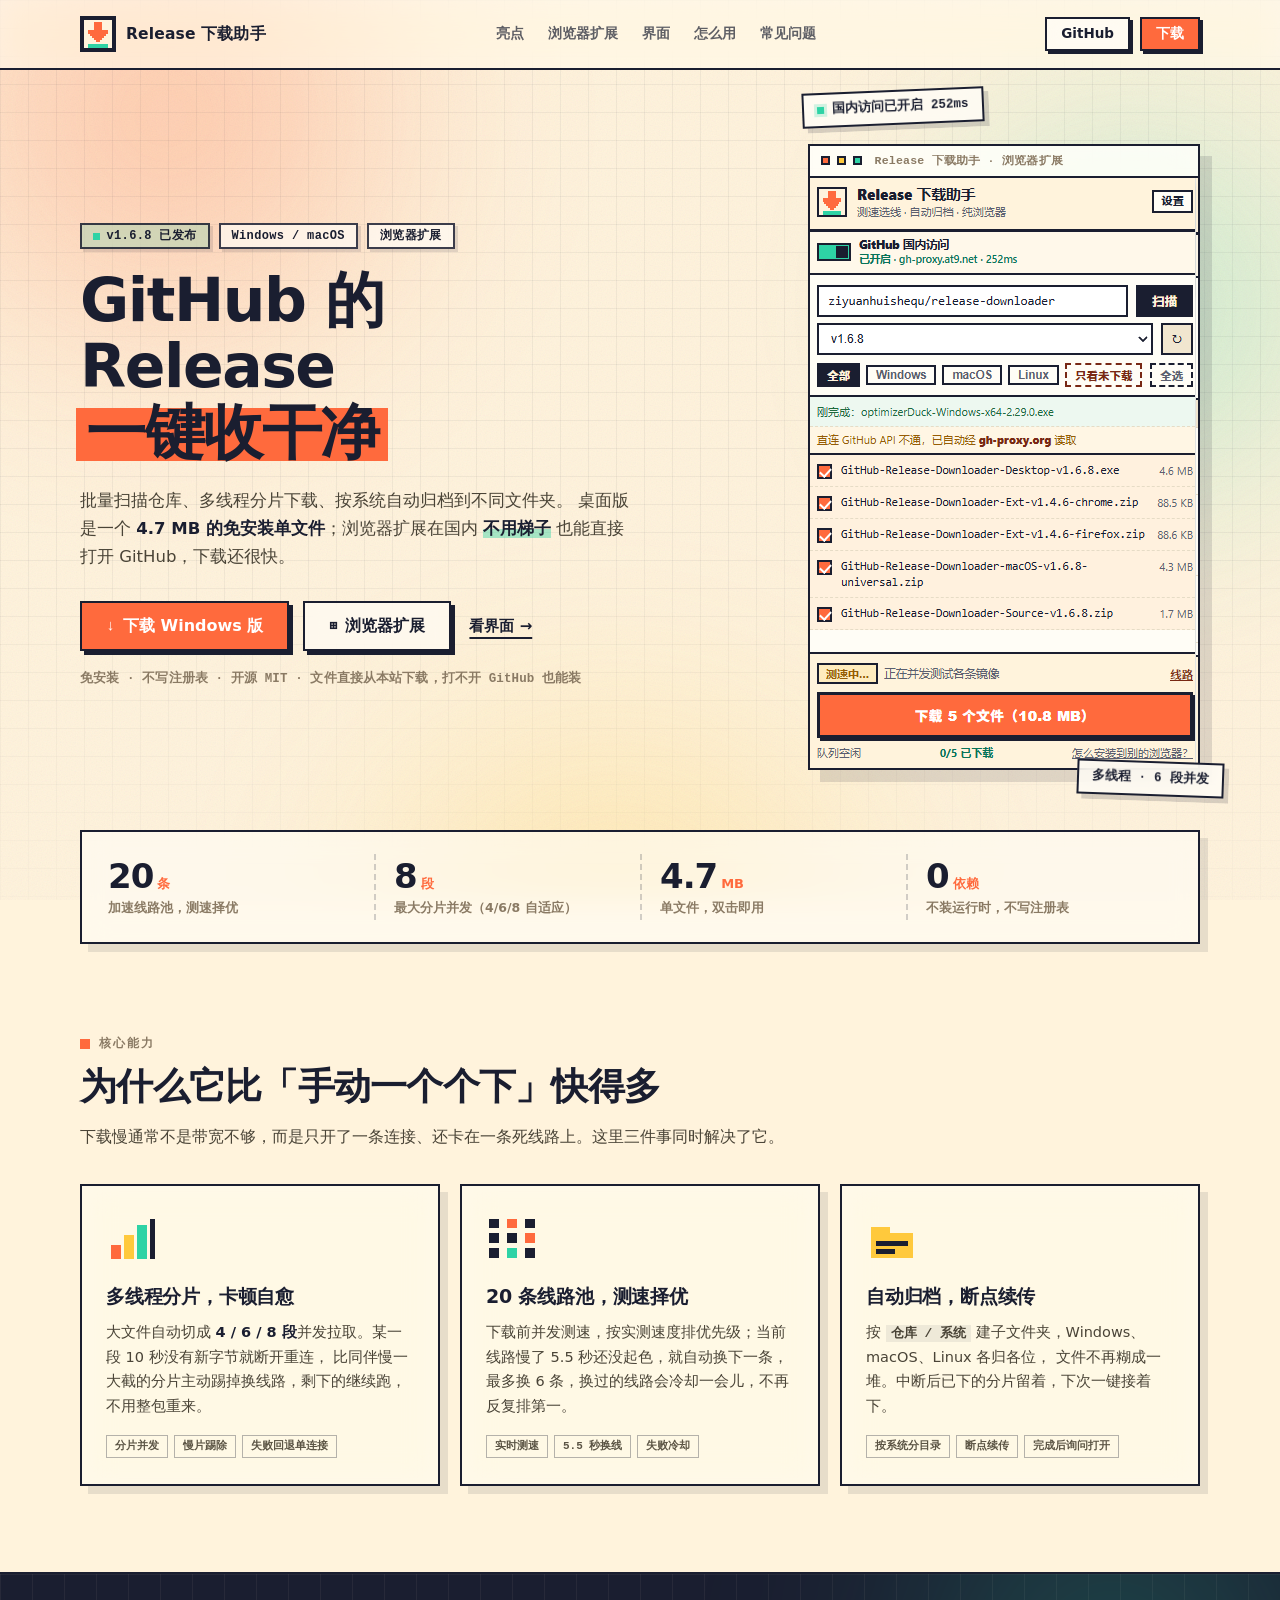
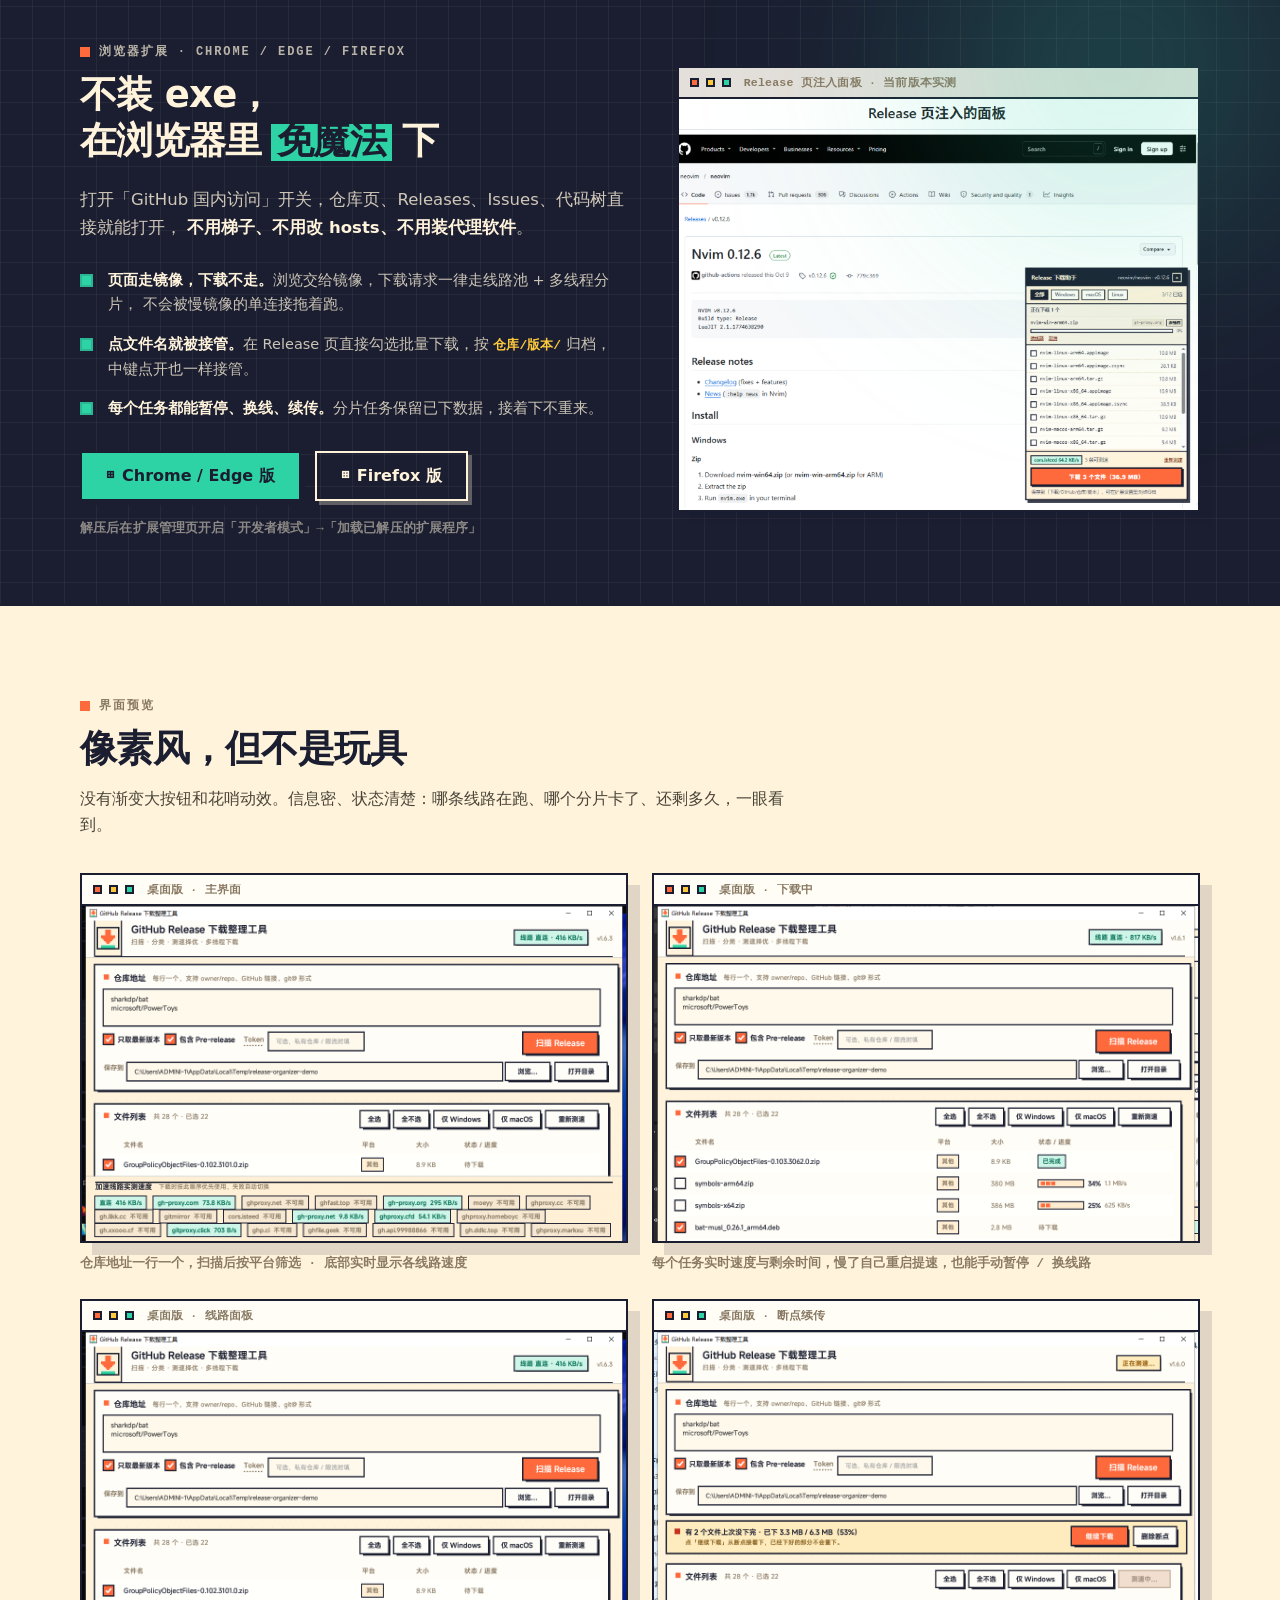
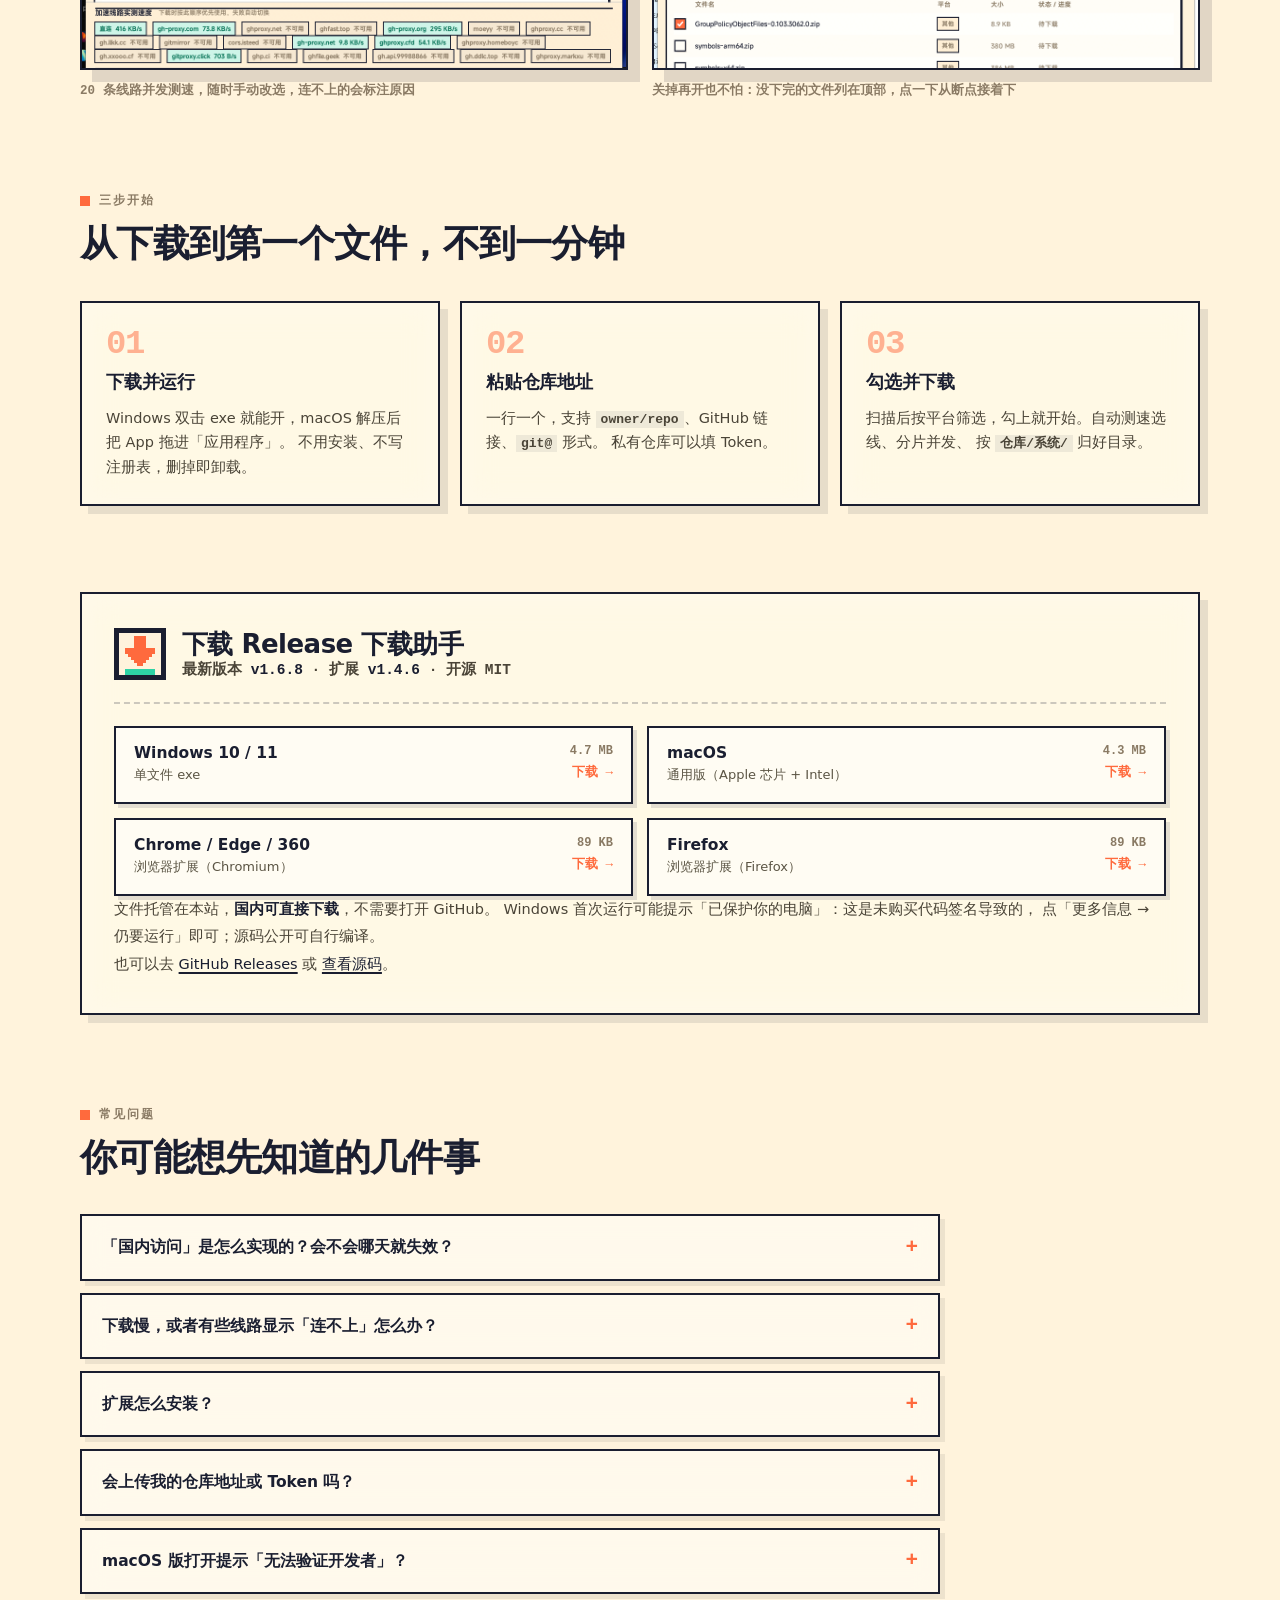
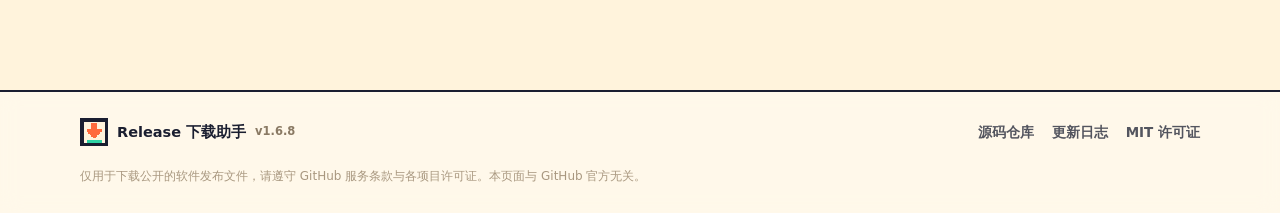
==== index.html @ 260695bc "site: 官网首页（像素风 + 磨砂玻璃） - 单页：首屏 / 三张能力卡 / 扩展专区 / 界面墙 / 三步 / 下载 / FAQ - 安装包与扩展包一并托管，国内不依赖 github.com 也" ====
<!DOCTYPE html>
<html lang="zh-CN">
<head>
<meta charset="utf-8">
<meta name="viewport" content="width=device-width, initial-scale=1">
<title>Release 下载助手 · GitHub 批量下载，国内免魔法直连</title>
<meta name="description" content="批量扫描 GitHub Release、多线程分片下载、按系统自动归档。桌面版 4.7 MB 免安装单文件，另有浏览器扩展：国内不用梯子就能打开 GitHub，下载走 20 条加速线路池。">
<meta name="theme-color" content="#FFF3DC">
<meta property="og:type" content="website">
<meta property="og:title" content="Release 下载助手 · GitHub 批量下载，国内免魔法直连">
<meta property="og:description" content="批量扫描、多线程分片、自动归档。桌面版免安装，扩展国内免魔法直连 GitHub。">
<meta property="og:image" content="https://ziyuanhuishequ.github.io/release-downloader/assets/promo-banner.png">
<link rel="icon" href="assets/icon.png">
<link rel="stylesheet" href="style.css">
</head>
<body>

<div class="bg" aria-hidden="true">
  <span class="blob b1"></span>
  <span class="blob b2"></span>
  <span class="blob b3"></span>
  <span class="grid"></span>
  <span class="grain"></span>
</div>

<a class="skip" href="#main">跳到主要内容</a>

<header class="nav" id="nav">
  <div class="wrap nav-in">
    <a class="brand" href="#top">
      <img src="assets/icon.png" alt="" width="36" height="36">
      <span class="brand-txt">Release 下载助手</span>
    </a>
    <nav class="links" aria-label="主导航">
      <a href="#features">亮点</a>
      <a href="#ext">浏览器扩展</a>
      <a href="#ui">界面</a>
      <a href="#start">怎么用</a>
      <a href="#faq">常见问题</a>
    </nav>
    <div class="nav-act">
      <a class="btn btn-sm btn-ghost" href="https://github.com/ziyuanhuishequ/release-downloader" target="_blank" rel="noopener">GitHub</a>
      <a class="btn btn-sm btn-primary" href="#download">下载</a>
    </div>
  </div>
</header>

<main id="main">

  <!-- ============ HERO ============ -->
  <section class="hero wrap" id="top">
    <div class="hero-l">
      <p class="chip-row reveal">
        <span class="chip chip-mint"><i class="dot"></i>v1.6.8 已发布</span>
        <span class="chip">Windows / macOS</span>
        <span class="chip">浏览器扩展</span>
      </p>

      <h1 class="reveal">GitHub 的 Release<br><span class="mark">一键收干净</span></h1>

      <p class="lede reveal">
        批量扫描仓库、多线程分片下载、按系统自动归档到不同文件夹。
        桌面版是一个 <b>4.7 MB 的免安装单文件</b>；浏览器扩展在国内
        <b class="u-mint">不用梯子</b> 也能直接打开 GitHub，下载还很快。
      </p>

      <div class="cta-row reveal">
        <a class="btn btn-primary btn-lg" href="assets/downloads/GitHub-Release-Downloader-Desktop-v1.6.8.exe" download>
          <span class="bi">↓</span> 下载 Windows 版
        </a>
        <a class="btn btn-ghost btn-lg" href="assets/downloads/GitHub-Release-Downloader-Ext-v1.4.6-chrome.zip" download>
          <span class="bi">⊞</span> 浏览器扩展
        </a>
        <a class="btn btn-text" href="#ui">看界面 →</a>
      </div>

      <p class="fine reveal">
        免安装 · 不写注册表 · 开源 MIT · 文件直接从本站下载，打不开 GitHub 也能装
      </p>
    </div>

    <div class="hero-r reveal">
      <figure class="win win-tall">
        <div class="win-bar">
          <i class="wd wd-r"></i><i class="wd wd-y"></i><i class="wd wd-g"></i>
          <span class="win-t">Release 下载助手 · 浏览器扩展</span>
        </div>
        <img src="assets/ext-hero.png" alt="浏览器扩展弹窗：开启 GitHub 国内访问后扫描仓库、批量下载文件" width="388" height="590">
      </figure>

      <div class="float f1" aria-hidden="true">
        <i class="dot dot-mint"></i> 国内访问已开启
        <span class="mono">252ms</span>
      </div>
      <div class="float f2" aria-hidden="true">
        多线程 · <b class="mono">6</b> 段并发
      </div>
    </div>
  </section>

  <!-- ============ STATS ============ -->
  <section class="stats wrap reveal" aria-label="关键数据">
    <div class="stat">
      <span class="stat-n mono">20</span><span class="stat-u">条</span>
      <span class="stat-l">加速线路池，测速择优</span>
    </div>
    <div class="stat">
      <span class="stat-n mono">8</span><span class="stat-u">段</span>
      <span class="stat-l">最大分片并发（4/6/8 自适应）</span>
    </div>
    <div class="stat">
      <span class="stat-n mono">4.7</span><span class="stat-u">MB</span>
      <span class="stat-l">单文件，双击即用</span>
    </div>
    <div class="stat">
      <span class="stat-n mono">0</span><span class="stat-u">依赖</span>
      <span class="stat-l">不装运行时，不写注册表</span>
    </div>
  </section>

  <!-- ============ FEATURES ============ -->
  <section class="section wrap" id="features">
    <header class="sec-head reveal">
      <p class="eyebrow"><i></i>核心能力</p>
      <h2>为什么它比「手动一个个下」快得多</h2>
      <p class="sec-sub">下载慢通常不是带宽不够，而是只开了一条连接、还卡在一条死线路上。这里三件事同时解决了它。</p>
    </header>

    <div class="cards">
      <article class="card reveal">
        <div class="ico" aria-hidden="true">
          <svg viewBox="0 0 32 32" role="img">
            <g shape-rendering="crispEdges">
              <rect x="3" y="20" width="6" height="9" fill="#FF6A3D"/>
              <rect x="11" y="14" width="6" height="15" fill="#FFC93C"/>
              <rect x="19" y="8" width="6" height="21" fill="#2ED3A5"/>
              <rect x="27" y="4" width="3" height="25" fill="#1A1E30"/>
            </g>
          </svg>
        </div>
        <h3>多线程分片，卡顿自愈</h3>
        <p>大文件自动切成 <b>4 / 6 / 8 段</b>并发拉取。某一段 10 秒没有新字节就断开重连，
        比同伴慢一大截的分片主动踢掉换线路，剩下的继续跑，不用整包重来。</p>
        <ul class="tags"><li>分片并发</li><li>慢片踢除</li><li>失败回退单连接</li></ul>
      </article>

      <article class="card reveal">
        <div class="ico" aria-hidden="true">
          <svg viewBox="0 0 32 32" role="img">
            <g shape-rendering="crispEdges">
              <rect x="2" y="4" width="6" height="6" fill="#1A1E30"/>
              <rect x="13" y="4" width="6" height="6" fill="#FF6A3D"/>
              <rect x="24" y="4" width="6" height="6" fill="#1A1E30"/>
              <rect x="2" y="13" width="6" height="6" fill="#1A1E30"/>
              <rect x="13" y="13" width="6" height="6" fill="#1A1E30"/>
              <rect x="24" y="13" width="6" height="6" fill="#FF6A3D"/>
              <rect x="2" y="22" width="6" height="6" fill="#1A1E30"/>
              <rect x="13" y="22" width="6" height="6" fill="#2ED3A5"/>
              <rect x="24" y="22" width="6" height="6" fill="#1A1E30"/>
            </g>
          </svg>
        </div>
        <h3>20 条线路池，测速择优</h3>
        <p>下载前并发测速，按实测速度排优先级；当前线路慢了 5.5 秒还没起色，就自动换下一条，
        最多换 6 条，换过的线路会冷却一会儿，不再反复排第一。</p>
        <ul class="tags"><li>实时测速</li><li>5.5 秒换线</li><li>失败冷却</li></ul>
      </article>

      <article class="card reveal">
        <div class="ico" aria-hidden="true">
          <svg viewBox="0 0 32 32" role="img">
            <g shape-rendering="crispEdges">
              <rect x="3" y="9" width="12" height="4" fill="#FFC93C"/>
              <rect x="3" y="13" width="26" height="15" fill="#FFC93C"/>
              <rect x="6" y="18" width="20" height="3" fill="#1A1E30"/>
              <rect x="6" y="23" width="12" height="3" fill="#1A1E30"/>
            </g>
          </svg>
        </div>
        <h3>自动归档，断点续传</h3>
        <p>按 <code>仓库 / 系统</code> 建子文件夹，Windows、macOS、Linux 各归各位，
        文件不再糊成一堆。中断后已下的分片留着，下次一键接着下。</p>
        <ul class="tags"><li>按系统分目录</li><li>断点续传</li><li>完成后询问打开</li></ul>
      </article>
    </div>
  </section>

  <!-- ============ EXTENSION ============ -->
  <section class="ext-band" id="ext">
    <div class="wrap ext-in">
      <div class="ext-copy">
        <p class="eyebrow light reveal"><i></i>浏览器扩展 · Chrome / Edge / Firefox</p>
        <h2 class="reveal">不装 exe，<br>在浏览器里 <span class="mark mark-mint">免魔法</span> 下</h2>
        <p class="lede light reveal">
          打开「GitHub 国内访问」开关，仓库页、Releases、Issues、代码树直接就能打开，
          <b>不用梯子、不用改 hosts、不用装代理软件</b>。
        </p>

        <ul class="checks reveal">
          <li><i></i><span><b>页面走镜像，下载不走。</b>浏览交给镜像，下载请求一律走线路池 + 多线程分片，
          不会被慢镜像的单连接拖着跑。</span></li>
          <li><i></i><span><b>点文件名就被接管。</b>在 Release 页直接勾选批量下载，按
          <code>仓库/版本/</code> 归档，中键点开也一样接管。</span></li>
          <li><i></i><span><b>每个任务都能暂停、换线、续传。</b>分片任务保留已下数据，接着下不重来。</span></li>
        </ul>

        <div class="cta-row reveal">
          <a class="btn btn-mint btn-lg" href="assets/downloads/GitHub-Release-Downloader-Ext-v1.4.6-chrome.zip" download>
            <span class="bi">⊞</span> Chrome / Edge 版
          </a>
          <a class="btn btn-outline-light btn-lg" href="assets/downloads/GitHub-Release-Downloader-Ext-v1.4.6-firefox.zip" download>
            <span class="bi">⊞</span> Firefox 版
          </a>
        </div>
        <p class="fine light reveal">解压后在扩展管理页开启「开发者模式」→「加载已解压的扩展程序」</p>
      </div>

      <figure class="win win-dark reveal">
        <div class="win-bar">
          <i class="wd wd-r"></i><i class="wd wd-y"></i><i class="wd wd-g"></i>
          <span class="win-t">Release 页注入面板 · 当前版本实测</span>
        </div>
        <img src="assets/ext-page.png" alt="扩展在 GitHub Release 页面注入的下载面板，列出全部资源并可批量勾选下载" width="730" height="578">
      </figure>
    </div>
  </section>

  <!-- ============ UI ============ -->
  <section class="section wrap" id="ui">
    <header class="sec-head reveal">
      <p class="eyebrow"><i></i>界面预览</p>
      <h2>像素风，但不是玩具</h2>
      <p class="sec-sub">没有渐变大按钮和花哨动效。信息密、状态清楚：哪条线路在跑、哪个分片卡了、还剩多久，一眼看到。</p>
    </header>

    <div class="gallery">
      <figure class="shot reveal">
        <div class="win">
          <div class="win-bar"><i class="wd wd-r"></i><i class="wd wd-y"></i><i class="wd wd-g"></i><span class="win-t">桌面版 · 主界面</span></div>
          <img src="assets/app-main.png" alt="桌面版主界面：仓库地址、文件列表、线路测速" width="1150" height="778">
        </div>
        <figcaption>仓库地址一行一个，扫描后按平台筛选 · 底部实时显示各线路速度</figcaption>
      </figure>

      <figure class="shot reveal">
        <div class="win">
          <div class="win-bar"><i class="wd wd-r"></i><i class="wd wd-y"></i><i class="wd wd-g"></i><span class="win-t">桌面版 · 下载中</span></div>
          <img src="assets/app-downloading.png" alt="桌面版下载中：实时速度、剩余时间、暂停与换线按钮" width="1150" height="778">
        </div>
        <figcaption>每个任务实时速度与剩余时间，慢了自己重启提速，也能手动暂停 / 换线路</figcaption>
      </figure>

      <figure class="shot reveal">
        <div class="win">
          <div class="win-bar"><i class="wd wd-r"></i><i class="wd wd-y"></i><i class="wd wd-g"></i><span class="win-t">桌面版 · 线路面板</span></div>
          <img src="assets/app-routes.png" alt="桌面版线路测速面板，绿色为可用线路与实测速度" width="1150" height="778">
        </div>
        <figcaption>20 条线路并发测速，随时手动改选，连不上的会标注原因</figcaption>
      </figure>

      <figure class="shot reveal">
        <div class="win">
          <div class="win-bar"><i class="wd wd-r"></i><i class="wd wd-y"></i><i class="wd wd-g"></i><span class="win-t">桌面版 · 断点续传</span></div>
          <img src="assets/app-resume.png" alt="桌面版提示有文件没下完，可一键接着下载" width="1150" height="778">
        </div>
        <figcaption>关掉再开也不怕：没下完的文件列在顶部，点一下从断点接着下</figcaption>
      </figure>
    </div>
  </section>

  <!-- ============ START ============ -->
  <section class="section wrap" id="start">
    <header class="sec-head reveal">
      <p class="eyebrow"><i></i>三步开始</p>
      <h2>从下载到第一个文件，不到一分钟</h2>
    </header>

    <ol class="steps">
      <li class="card step reveal">
        <span class="step-n mono">01</span>
        <h3>下载并运行</h3>
        <p>Windows 双击 exe 就能开，macOS 解压后把 App 拖进「应用程序」。
        不用安装、不写注册表，删掉即卸载。</p>
      </li>
      <li class="card step reveal">
        <span class="step-n mono">02</span>
        <h3>粘贴仓库地址</h3>
        <p>一行一个，支持 <code>owner/repo</code>、GitHub 链接、<code>git@</code> 形式。
        私有仓库可以填 Token。</p>
      </li>
      <li class="card step reveal">
        <span class="step-n mono">03</span>
        <h3>勾选并下载</h3>
        <p>扫描后按平台筛选，勾上就开始。自动测速选线、分片并发、
        按 <code>仓库/系统/</code> 归好目录。</p>
      </li>
    </ol>
  </section>

  <!-- ============ DOWNLOAD ============ -->
  <section class="section wrap" id="download">
    <div class="dl card reveal">
      <div class="dl-head">
        <img src="assets/icon.png" alt="" width="52" height="52">
        <div>
          <h2>下载 Release 下载助手</h2>
          <p class="dl-meta">最新版本 <b class="mono">v1.6.8</b> · 扩展 <b class="mono">v1.4.6</b> · 开源 MIT</p>
        </div>
      </div>

      <div class="dl-grid">
        <a class="dl-item" href="assets/downloads/GitHub-Release-Downloader-Desktop-v1.6.8.exe" download>
          <span class="dl-os">Windows 10 / 11</span>
          <span class="dl-name">单文件 exe</span>
          <span class="dl-size mono">4.7 MB</span>
          <span class="dl-go">下载 →</span>
        </a>
        <a class="dl-item" href="assets/downloads/GitHub-Release-Downloader-macOS-v1.6.8-universal.zip" download>
          <span class="dl-os">macOS</span>
          <span class="dl-name">通用版（Apple 芯片 + Intel）</span>
          <span class="dl-size mono">4.3 MB</span>
          <span class="dl-go">下载 →</span>
        </a>
        <a class="dl-item" href="assets/downloads/GitHub-Release-Downloader-Ext-v1.4.6-chrome.zip" download>
          <span class="dl-os">Chrome / Edge / 360</span>
          <span class="dl-name">浏览器扩展（Chromium）</span>
          <span class="dl-size mono">89 KB</span>
          <span class="dl-go">下载 →</span>
        </a>
        <a class="dl-item" href="assets/downloads/GitHub-Release-Downloader-Ext-v1.4.6-firefox.zip" download>
          <span class="dl-os">Firefox</span>
          <span class="dl-name">浏览器扩展（Firefox）</span>
          <span class="dl-size mono">89 KB</span>
          <span class="dl-go">下载 →</span>
        </a>
      </div>

      <p class="dl-note">
        文件托管在本站，<b>国内可直接下载</b>，不需要打开 GitHub。
        Windows 首次运行可能提示「已保护你的电脑」：这是未购买代码签名导致的，
        点「更多信息 → 仍要运行」即可；源码公开可自行编译。
        <br>也可以去 <a href="https://github.com/ziyuanhuishequ/release-downloader/releases" target="_blank" rel="noopener">GitHub Releases</a> 或
        <a href="https://github.com/ziyuanhuishequ/release-downloader" target="_blank" rel="noopener">查看源码</a>。
      </p>
    </div>
  </section>

  <!-- ============ FAQ ============ -->
  <section class="section wrap" id="faq">
    <header class="sec-head reveal">
      <p class="eyebrow"><i></i>常见问题</p>
      <h2>你可能想先知道的几件事</h2>
    </header>

    <div class="faq">
      <details class="reveal">
        <summary>「国内访问」是怎么实现的？会不会哪天就失效？</summary>
        <p>它把 GitHub 的页面请求转发到几个公开的加速镜像上，属于「换条路走」，不是破解。
        镜像失效是这个方案唯一的风险点，所以线路池是<b>可远端更新</b>的：内置 20 条兜底，
        程序启动时会拉一次最新列表，也可以在设置里填自己的线路。某条不通只会被跳过，不会影响整体。</p>
      </details>

      <details class="reveal">
        <summary>下载慢，或者有些线路显示「连不上」怎么办？</summary>
        <p>先看是不是浏览器/系统这一层被拦了：关掉 Chrome 的「使用安全 DNS」、
        检查代理软件有没有丢弃 <code>*.gh-proxy.com</code> 这类域名、临时关掉安全软件的联网防护。
        扩展会按「实测够快 → 测不出但可达 → 测得慢 → 连不上」分档尝试，只要有一条真能用就会挑出来。</p>
      </details>

      <details class="reveal">
        <summary>扩展怎么安装？</summary>
        <p>下载 zip 解压到一个固定文件夹（别删），打开 <code>chrome://extensions</code>
        （Edge 是 <code>edge://extensions</code>）→ 右上角打开「开发者模式」→
        「加载已解压的扩展程序」→ 选中解压出来的文件夹。
        Windows 上的 Chrome 不允许双击安装非商店来源的 .crx，所以只能这样装。</p>
      </details>

      <details class="reveal">
        <summary>会上传我的仓库地址或 Token 吗？</summary>
        <p>不会。扩展和桌面版都只把请求发往 GitHub 与你选中的镜像，没有自建的统计服务，
        也不收集任何使用数据。Token 只用于你自己发起的 API 请求。</p>
      </details>

      <details class="reveal">
        <summary>macOS 版打开提示「无法验证开发者」？</summary>
        <p>因为没买苹果开发者签名。在「应用程序」里 <b>右键 → 打开</b>，或到
        「系统设置 → 隐私与安全性」点「仍要打开」即可。源码和 CI 构建流程都在仓库里。</p>
      </details>
    </div>
  </section>

</main>

<footer class="foot">
  <div class="wrap foot-in">
    <div class="foot-brand">
      <img src="assets/icon.png" alt="" width="28" height="28">
      <span>Release 下载助手</span>
      <span class="mono foot-ver">v1.6.8</span>
    </div>
    <nav class="foot-links" aria-label="页脚导航">
      <a href="https://github.com/ziyuanhuishequ/release-downloader" target="_blank" rel="noopener">源码仓库</a>
      <a href="https://github.com/ziyuanhuishequ/release-downloader/releases" target="_blank" rel="noopener">更新日志</a>
      <a href="https://github.com/ziyuanhuishequ/release-downloader/blob/main/LICENSE" target="_blank" rel="noopener">MIT 许可证</a>
    </nav>
    <p class="foot-note">仅用于下载公开的软件发布文件，请遵守 GitHub 服务条款与各项目许可证。本页面与 GitHub 官方无关。</p>
  </div>
</footer>

<script src="main.js" defer></script>
</body>
</html>
---- style.css ----
/* ============================================================
   Release 下载助手 · 官网样式
   像素风 + 磨砂玻璃：色块打底 / 像素网格 / 噪点颗粒 / 2px 墨边硬投影
   ============================================================ */

:root{
  --ink:#1A1E30;
  --ink-2:#2B3350;
  --cream:#FFF3DC;
  --paper:#FFFDF7;
  --coral:#FF6A3D;
  --coral-hi:#FF8B64;
  --mint:#2ED3A5;
  --sun:#FFC93C;
  --t2:#8A7A64;
  --t3:#A99880;
  --body:#4A4437;
  --sans:"MiSans","HarmonyOS Sans SC","PingFang SC","Hiragino Sans GB","Microsoft YaHei",system-ui,-apple-system,"Segoe UI",sans-serif;
  --mono:"Cascadia Mono","JetBrains Mono",ui-monospace,Consolas,"Courier New",monospace;
}

*,*::before,*::after{box-sizing:border-box}
html{scroll-behavior:smooth;scroll-padding-top:88px}
body{
  margin:0;background:var(--cream);color:var(--ink);
  font-family:var(--sans);font-size:16px;line-height:1.7;
  -webkit-font-smoothing:antialiased;overflow-x:hidden;
}
::selection{background:var(--coral);color:#fff}
a{color:inherit}
img{max-width:100%}

.skip{
  position:absolute;left:-9999px;top:0;z-index:100;
  padding:10px 16px;background:var(--ink);color:var(--cream);font-weight:800;
}
.skip:focus{left:12px;top:12px}

/* ---------- 背景三层 ---------- */
.bg{position:fixed;inset:0;z-index:0;pointer-events:none;overflow:hidden}
.blob{
  position:absolute;border-radius:50%;filter:blur(84px);opacity:.62;
  animation:drift 26s ease-in-out infinite alternate;
}
.b1{width:54vw;height:54vw;left:-14vw;top:-18vw;
  background:radial-gradient(circle,rgba(255,106,61,.58),rgba(255,106,61,0) 68%)}
.b2{width:46vw;height:46vw;right:-12vw;top:1vw;animation-delay:-9s;
  background:radial-gradient(circle,rgba(46,211,165,.5),rgba(46,211,165,0) 68%)}
.b3{width:64vw;height:42vw;left:16vw;bottom:-24vw;animation-delay:-15s;
  background:radial-gradient(circle,rgba(255,201,60,.5),rgba(255,201,60,0) 70%)}
@keyframes drift{to{transform:translate3d(3%,-3%,0) scale(1.08)}}

.grid{
  position:absolute;inset:0;
  background-image:
    linear-gradient(rgba(26,30,48,.055) 1px,transparent 1px),
    linear-gradient(90deg,rgba(26,30,48,.055) 1px,transparent 1px);
  background-size:28px 28px;
  mask-image:linear-gradient(180deg,#000 0%,#000 62%,rgba(0,0,0,.25) 100%);
  -webkit-mask-image:linear-gradient(180deg,#000 0%,#000 62%,rgba(0,0,0,.25) 100%);
}
.grain{
  position:absolute;inset:0;opacity:.15;mix-blend-mode:multiply;
  background-image:url("data:image/svg+xml,%3Csvg xmlns='http://www.w3.org/2000/svg' width='140' height='140'%3E%3Cfilter id='n'%3E%3CfeTurbulence type='fractalNoise' baseFrequency='0.8' numOctaves='3' stitchTiles='stitch'/%3E%3C/filter%3E%3Crect width='140' height='140' filter='url(%23n)' opacity='0.55'/%3E%3C/svg%3E");
}

header,main,footer{position:relative;z-index:1}
.wrap{width:min(1120px,calc(100% - 48px));margin-inline:auto}

/* ---------- 导航 ---------- */
.nav{
  position:sticky;top:0;z-index:60;
  background:rgba(255,250,240,.62);
  backdrop-filter:blur(16px) saturate(170%);
  -webkit-backdrop-filter:blur(16px) saturate(170%);
  border-bottom:2px solid var(--ink);
  transition:box-shadow .18s;
}
.nav.stuck{box-shadow:0 6px 0 rgba(26,30,48,.08)}
.nav-in{display:flex;align-items:center;justify-content:space-between;gap:18px;height:68px}
.brand{display:flex;align-items:center;gap:10px;text-decoration:none;font-weight:900;font-size:15.5px;letter-spacing:.01em}
.brand img{image-rendering:pixelated;border:2px solid var(--ink)}
.links{display:flex;gap:24px}
.links a{
  position:relative;text-decoration:none;font-weight:700;font-size:14px;
  opacity:.7;transition:opacity .15s;
}
.links a::after{
  content:'';position:absolute;left:0;right:0;bottom:-6px;height:3px;
  background:var(--coral);transform:scaleX(0);transform-origin:left;transition:transform .18s;
}
.links a:hover{opacity:1}
.links a:hover::after{transform:scaleX(1)}
.nav-act{display:flex;gap:10px;flex:0 0 auto}

/* ---------- 按钮 ---------- */
.btn{
  display:inline-flex;align-items:center;gap:8px;
  padding:11px 18px;border:2px solid var(--ink);border-radius:0;
  background:var(--paper);color:var(--ink);
  font:800 15px/1 var(--sans);text-decoration:none;cursor:pointer;
  box-shadow:4px 4px 0 var(--ink);
  transition:transform .12s,box-shadow .12s,background .12s;
}
.btn:hover{transform:translate(2px,2px);box-shadow:2px 2px 0 var(--ink)}
.btn:active{transform:translate(4px,4px);box-shadow:none}
.btn-primary{background:var(--coral);color:#fff}
.btn-mint{background:var(--mint)}
.btn-ghost{
  background:rgba(255,253,247,.68);
  backdrop-filter:blur(10px);-webkit-backdrop-filter:blur(10px);
}
.btn-outline-light{
  background:transparent;color:var(--cream);border-color:var(--cream);
  box-shadow:4px 4px 0 rgba(255,243,220,.3);
}
.btn-outline-light:hover{background:rgba(255,243,220,.12);box-shadow:2px 2px 0 rgba(255,243,220,.3)}
.btn-text{
  border:none;box-shadow:none;background:none;padding:11px 4px;
  text-decoration:underline;text-underline-offset:6px;text-decoration-thickness:2px;
}
.btn-text:hover{transform:none;box-shadow:none;color:var(--coral)}
.btn-sm{padding:8px 14px;font-size:13.5px;box-shadow:3px 3px 0 var(--ink)}
.btn-lg{padding:15px 24px;font-size:16px}
.bi{font-family:var(--mono);font-weight:700;font-size:15px}

/* ---------- 胶囊标签 ---------- */
.chip-row{display:flex;flex-wrap:wrap;gap:9px;margin:0 0 2px}
.chip{
  display:inline-flex;align-items:center;gap:7px;
  padding:5px 11px;border:2px solid rgba(26,30,48,.85);
  background:rgba(255,253,247,.68);
  backdrop-filter:blur(8px);-webkit-backdrop-filter:blur(8px);
  font:700 12px/1 var(--mono);letter-spacing:.03em;
  box-shadow:3px 3px 0 rgba(26,30,48,.12);
}
.chip-mint{background:rgba(46,211,165,.2)}
.dot{width:7px;height:7px;background:var(--mint);display:inline-block;flex:0 0 auto}
.dot-mint{background:var(--mint);box-shadow:0 0 0 3px rgba(46,211,165,.22)}

/* ---------- HERO ---------- */
.hero{display:grid;grid-template-columns:1.06fr .94fr;gap:56px;align-items:center;padding:74px 0 30px}
h1{
  margin:18px 0 0;font-size:clamp(38px,5.1vw,60px);
  line-height:1.1;letter-spacing:-.025em;font-weight:900;
}
.mark{position:relative;display:inline-block;padding:0 .1em;z-index:0}
.mark::before{
  content:'';position:absolute;z-index:-1;left:-.06em;right:-.06em;top:14%;bottom:6%;
  background:var(--coral);
}
.lede{margin:22px 0 0;max-width:34em;font-size:16.5px;color:var(--body)}
.lede b{color:var(--ink);font-weight:800}
.u-mint{box-shadow:inset 0 -9px 0 rgba(46,211,165,.42)}
.cta-row{display:flex;flex-wrap:wrap;align-items:center;gap:14px;margin-top:30px}
.fine{margin:18px 0 0;font:600 12.5px/1.7 var(--mono);color:var(--t2);letter-spacing:.01em}

.hero-r{position:relative;width:min(392px,100%);justify-self:end}
.win{
  margin:0;
  border:2px solid var(--ink);overflow:hidden;
  background:rgba(255,253,247,.66);
  backdrop-filter:blur(16px) saturate(170%);
  -webkit-backdrop-filter:blur(16px) saturate(170%);
  box-shadow:12px 12px 0 rgba(26,30,48,.13);
}
.win-bar{
  display:flex;align-items:center;gap:7px;padding:9px 11px;
  border-bottom:2px solid var(--ink);background:rgba(255,255,255,.55);
}
.wd{width:9px;height:9px;border:2px solid var(--ink);display:inline-block;flex:0 0 auto}
.wd-r{background:var(--coral)}
.wd-y{background:var(--sun)}
.wd-g{background:var(--mint)}
.win-t{
  margin-left:6px;font:700 11.5px/1 var(--mono);color:var(--t2);
  letter-spacing:.02em;white-space:nowrap;overflow:hidden;text-overflow:ellipsis;
}
.win img{display:block;width:100%;height:auto}
.win-tall img{max-height:none}

.float{
  position:absolute;display:inline-flex;align-items:center;gap:8px;
  padding:9px 13px;border:2px solid var(--ink);
  background:rgba(255,253,247,.82);
  backdrop-filter:blur(12px);-webkit-backdrop-filter:blur(12px);
  font:700 12.5px/1 var(--mono);
  box-shadow:5px 5px 0 rgba(26,30,48,.16);
}
.f1{top:-54px;left:-6px;transform:rotate(-2.4deg);animation:bob 5.6s ease-in-out infinite}
.f2{bottom:-26px;right:-24px;transform:rotate(2deg);animation:bob 6.8s ease-in-out infinite reverse}
@keyframes bob{50%{translate:0 -8px}}

/* ---------- 数据条 ---------- */
.stats{
  display:grid;grid-template-columns:repeat(4,1fr);
  margin:30px auto 0;padding:22px 26px;
  border:2px solid var(--ink);
  background:rgba(255,253,247,.6);
  backdrop-filter:blur(14px);-webkit-backdrop-filter:blur(14px);
  box-shadow:8px 8px 0 rgba(26,30,48,.1);
}
.stat{padding:2px 18px;border-left:2px dashed rgba(26,30,48,.2)}
.stat:first-child{border-left:none;padding-left:0}
.stat-n{font-size:34px;font-weight:800;letter-spacing:-.03em;line-height:1.2}
.stat-u{margin-left:4px;font:800 13px var(--sans);color:var(--coral)}
.stat-l{display:block;margin-top:2px;font:600 12.5px/1.55 var(--sans);color:var(--t2)}

/* ---------- 区块头 ---------- */
.section{padding-top:86px}
.sec-head{max-width:730px;margin-bottom:34px}
.eyebrow{
  display:inline-flex;align-items:center;gap:9px;margin:0 0 14px;
  font:800 12px/1 var(--mono);letter-spacing:.16em;text-transform:uppercase;color:var(--t2);
}
.eyebrow i{width:10px;height:10px;background:var(--coral);display:block}
h2{margin:0;font-size:clamp(26px,3.3vw,37px);line-height:1.24;font-weight:900;letter-spacing:-.02em}
.sec-sub{margin:14px 0 0;font-size:15.5px;color:var(--body)}

/* ---------- 功能卡 ---------- */
.cards{display:grid;grid-template-columns:repeat(3,1fr);gap:20px}
.card{
  padding:26px 24px;border:2px solid var(--ink);
  background:rgba(255,253,247,.58);
  backdrop-filter:blur(16px) saturate(160%);
  -webkit-backdrop-filter:blur(16px) saturate(160%);
  box-shadow:8px 8px 0 rgba(26,30,48,.1);
  transition:transform .16s,box-shadow .16s;
}
.card:hover{transform:translate(-2px,-2px);box-shadow:11px 11px 0 rgba(26,30,48,.14)}
.card h3{margin:16px 0 8px;font-size:19px;font-weight:900;letter-spacing:-.01em}
.card p{margin:0;font-size:14.5px;color:var(--body)}
.card p b{color:var(--ink)}
.card code{background:rgba(26,30,48,.07);padding:1px 5px;font:600 13px var(--mono)}
.ico svg{display:block;width:52px;height:52px}
.tags{display:flex;flex-wrap:wrap;gap:6px;list-style:none;padding:0;margin:16px 0 0}
.tags li{
  padding:5px 8px;border:1.5px solid rgba(26,30,48,.32);
  font:700 11px/1 var(--mono);color:#5B5444;
}

/* ---------- 扩展专区（深色） ---------- */
.ext-band{
  position:relative;margin-top:86px;padding:64px 0;
  background:var(--ink);color:var(--cream);border-block:2px solid var(--ink);
  overflow:hidden;
}
.ext-band::before{
  content:'';position:absolute;inset:0;pointer-events:none;
  background-image:
    linear-gradient(rgba(255,243,220,.055) 1px,transparent 1px),
    linear-gradient(90deg,rgba(255,243,220,.055) 1px,transparent 1px);
  background-size:32px 32px;
}
.ext-band::after{
  content:'';position:absolute;width:46vw;height:46vw;right:-10vw;top:-16vw;
  border-radius:50%;filter:blur(90px);
  background:radial-gradient(circle,rgba(46,211,165,.28),rgba(46,211,165,0) 70%);
  pointer-events:none;
}
.ext-in{position:relative;display:grid;grid-template-columns:1.02fr .98fr;gap:52px;align-items:center}
.eyebrow.light{color:rgba(255,243,220,.7)}
.ext-band h2{color:var(--cream)}
.ext-band .mark{color:var(--ink)}
.mark-mint::before{background:var(--mint)}
.lede.light{color:rgba(255,243,220,.8)}
.lede.light b{color:var(--cream)}
.checks{display:grid;gap:15px;list-style:none;padding:0;margin:26px 0 0}
.checks li{display:grid;grid-template-columns:15px 1fr;gap:13px;font-size:14.5px;color:rgba(255,243,220,.78)}
.checks i{width:13px;height:13px;background:var(--mint);margin-top:6px;box-shadow:inset 0 0 0 2px rgba(26,30,48,.16)}
.checks b{color:var(--cream)}
.checks code{color:var(--sun);font:600 13px var(--mono)}
.win-dark{background:rgba(255,250,240,.94)}
.win-dark .win-bar{background:rgba(26,30,48,.06)}
.fine.light{color:rgba(255,243,220,.5)}

/* ---------- 界面墙 ---------- */
.gallery{display:grid;grid-template-columns:1fr 1fr;gap:24px}
.shot{margin:0}
.shot .win{aspect-ratio:1150/778;transition:transform .18s,box-shadow .18s}
.shot .win img{height:100%;object-fit:cover;object-position:top center}
.shot:hover .win{transform:translate(-2px,-2px);box-shadow:14px 14px 0 rgba(26,30,48,.16)}
.shot figcaption{margin-top:11px;font:600 12.5px/1.65 var(--mono);color:var(--t2)}

/* ---------- 三步 ---------- */
.steps{display:grid;grid-template-columns:repeat(3,1fr);gap:20px;list-style:none;margin:0;padding:0}
.step{padding:24px}
.step-n{display:block;margin-bottom:6px;font:900 34px/1 var(--mono);letter-spacing:-.04em;color:rgba(255,106,61,.5)}
.step h3{margin:0 0 8px;font-size:18px;font-weight:900}
.step p{margin:0;font-size:14.5px;color:var(--body)}
.step code{background:rgba(26,30,48,.07);padding:1px 5px;font:600 13px var(--mono)}

/* ---------- 下载 ---------- */
.dl{padding:34px 32px}
.dl-head{display:flex;align-items:center;gap:16px;padding-bottom:22px;border-bottom:2px dashed rgba(26,30,48,.22)}
.dl-head img{image-rendering:pixelated;border:2px solid var(--ink);flex:0 0 auto}
.dl-head h2{font-size:26px}
.dl-meta{margin:7px 0 0;font:600 12.5px var(--mono);color:var(--t2)}
.dl-grid{display:grid;grid-template-columns:1fr 1fr;gap:14px;margin-top:22px}
.dl-item{
  display:grid;grid-template-columns:1fr auto;gap:2px 12px;
  padding:16px 18px;border:2px solid var(--ink);text-decoration:none;
  background:rgba(255,255,255,.5);
  box-shadow:4px 4px 0 rgba(26,30,48,.12);
  transition:transform .14s,box-shadow .14s,background .14s;
}
.dl-item:hover{background:var(--sun);transform:translate(-1px,-1px);box-shadow:6px 6px 0 rgba(26,30,48,.22)}
.dl-os{font:800 15.5px var(--sans)}
.dl-name{grid-column:1;font-size:13px;color:#5B5444}
.dl-size{grid-row:1;grid-column:2;justify-self:end;font:700 12px var(--mono);color:var(--t2)}
.dl-item:hover .dl-size{color:#4A4437}
.dl-go{grid-row:2;grid-column:2;justify-self:end;font:800 12.5px var(--mono);color:var(--coral)}
.dl-note{margin:22px 0 0;font-size:13px;color:#5B5444;line-height:1.9}
.dl-note b{color:var(--ink)}
.dl-note a{
  color:var(--ink);text-decoration:underline;
  text-decoration-thickness:2px;text-underline-offset:3px;
}

/* ---------- FAQ ---------- */
.faq{display:grid;gap:12px;max-width:860px}
details{
  padding:0 20px;border:2px solid var(--ink);
  background:rgba(255,253,247,.6);
  backdrop-filter:blur(12px);-webkit-backdrop-filter:blur(12px);
  box-shadow:5px 5px 0 rgba(26,30,48,.08);
  transition:box-shadow .16s;
}
details[open]{box-shadow:7px 7px 0 rgba(26,30,48,.13)}
summary{
  display:flex;align-items:center;justify-content:space-between;gap:16px;
  padding:18px 0;cursor:pointer;list-style:none;font-weight:800;font-size:15.5px;
}
summary::-webkit-details-marker{display:none}
summary::after{content:'+';font:800 21px/1 var(--mono);color:var(--coral);flex:0 0 auto}
details[open] summary::after{content:'−'}
details p{margin:0 0 18px;font-size:14.5px;color:var(--body)}
details p b{color:var(--ink)}
details code{background:rgba(26,30,48,.07);padding:1px 5px;font:600 13px var(--mono)}

/* ---------- 页脚 ---------- */
.foot{
  margin-top:96px;border-top:2px solid var(--ink);
  background:rgba(255,253,247,.5);
  backdrop-filter:blur(10px);-webkit-backdrop-filter:blur(10px);
}
.foot-in{display:grid;grid-template-columns:auto 1fr;gap:8px 24px;align-items:center;padding:26px 0}
.foot-brand{display:flex;align-items:center;gap:9px;font-weight:900;font-size:14.5px}
.foot-brand img{image-rendering:pixelated;border:2px solid var(--ink)}
.foot-ver{font-size:11.5px;color:var(--t2)}
.foot-links{display:flex;justify-self:end;gap:18px}
.foot-links a{text-decoration:none;font-size:13.5px;font-weight:700;opacity:.75}
.foot-links a:hover{opacity:1;color:var(--coral)}
.foot-note{grid-column:1/-1;margin:12px 0 0;font-size:12px;color:var(--t3)}

/* ---------- 入场动画 ---------- */
.reveal{opacity:0;transform:translateY(14px);transition:opacity .55s ease,transform .55s cubic-bezier(.2,.7,.3,1)}
.reveal.in{opacity:1;transform:none}
.cards .card:nth-child(2){transition-delay:.07s}
.cards .card:nth-child(3){transition-delay:.14s}
.steps .step:nth-child(2){transition-delay:.07s}
.steps .step:nth-child(3){transition-delay:.14s}

@media (prefers-reduced-motion:reduce){
  html{scroll-behavior:auto}
  .reveal{opacity:1;transform:none;transition:none}
  .blob,.float{animation:none}
}

/* ---------- 响应式 ---------- */
@media (max-width:1020px){
  .hero{grid-template-columns:1fr;gap:46px;padding-top:52px}
  .hero-r{max-width:440px}
  .ext-in{grid-template-columns:1fr;gap:40px}
  .cards,.steps{grid-template-columns:1fr}
  .gallery{grid-template-columns:1fr}
  .links{display:none}
  .stats{grid-template-columns:1fr 1fr;gap:16px 0}
  .dl-grid{grid-template-columns:1fr}
}
@media (max-width:640px){
  .wrap{width:calc(100% - 32px)}
  h1{font-size:36px}
  .stat{border-left:none;padding-left:0}
  .stats{padding:18px}
  .dl{padding:24px 18px}
  .dl-head{flex-wrap:wrap}
  .f1,.f2{display:none}
  .brand-txt{font-size:14px}
  .nav-act .btn-ghost{display:none}
  .card,.step{padding:20px}
  .foot-in{grid-template-columns:1fr}
  .foot-links{justify-self:start;flex-wrap:wrap}
}
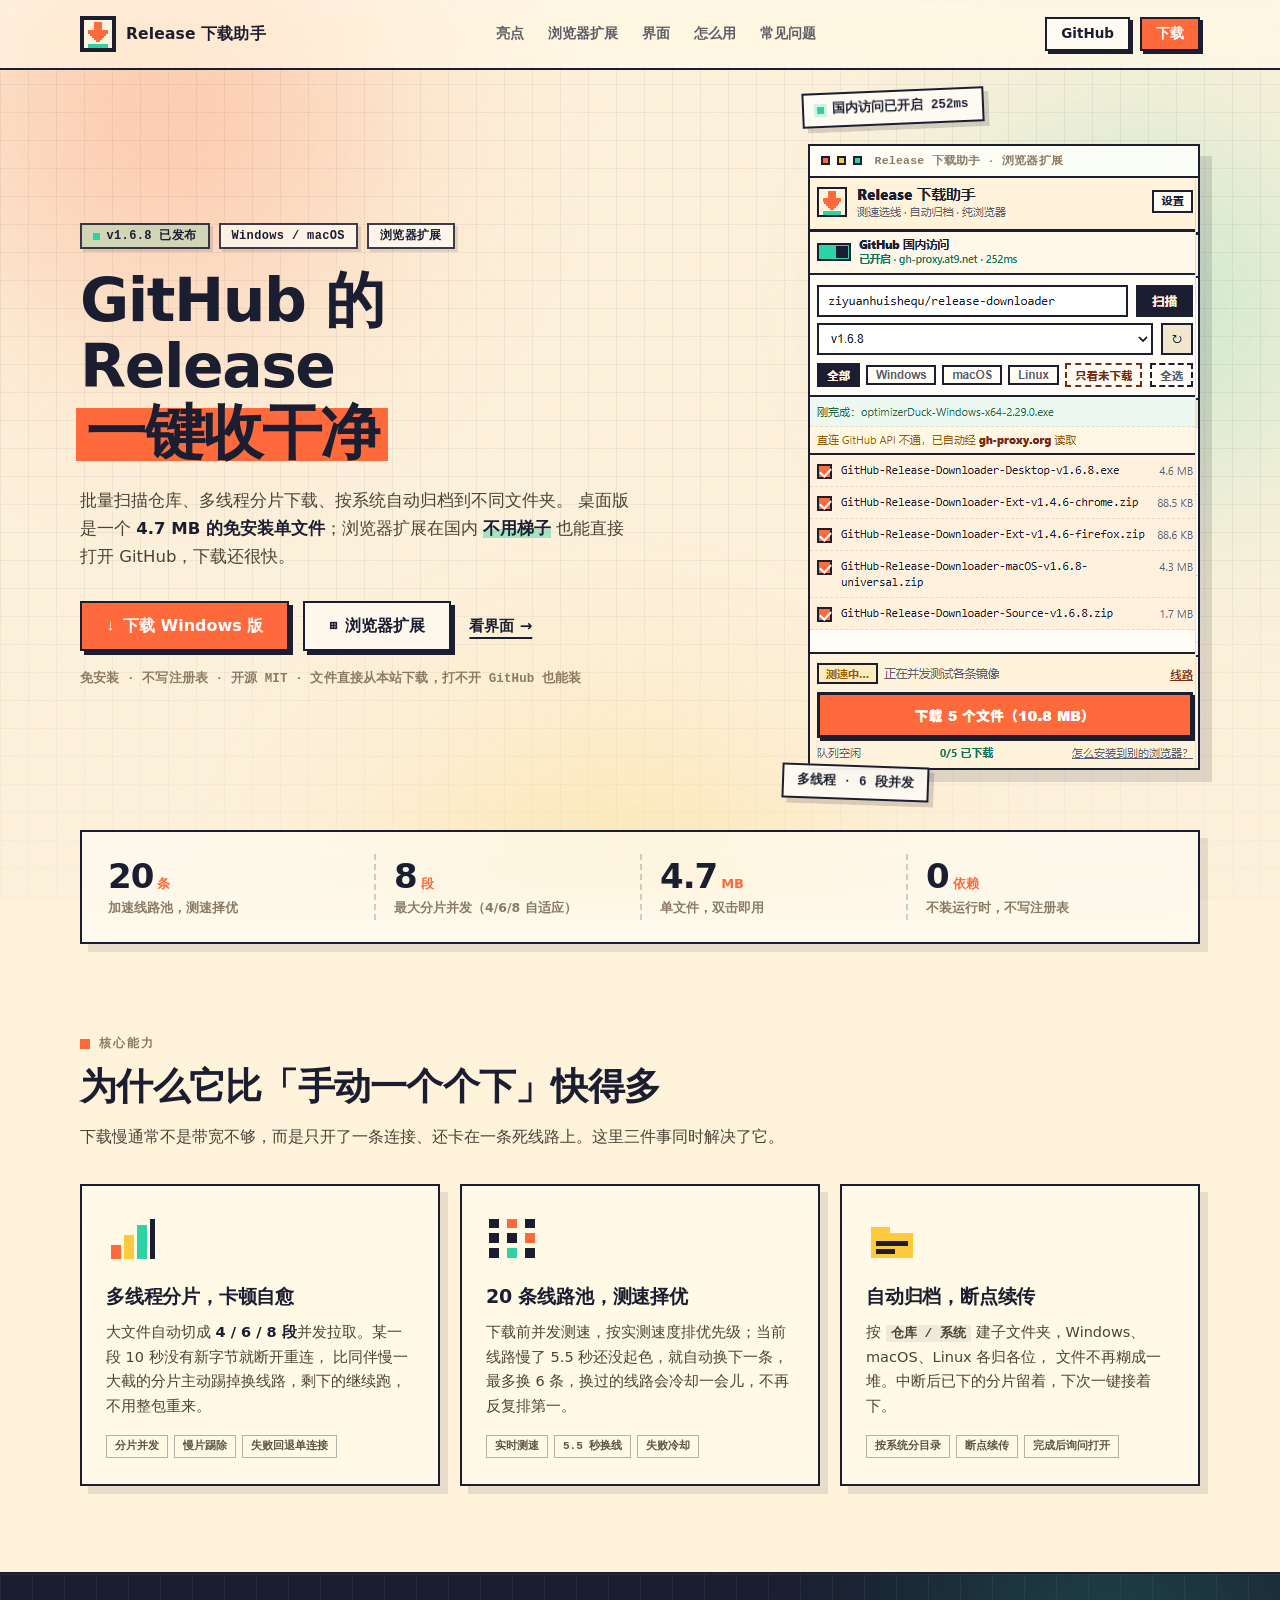
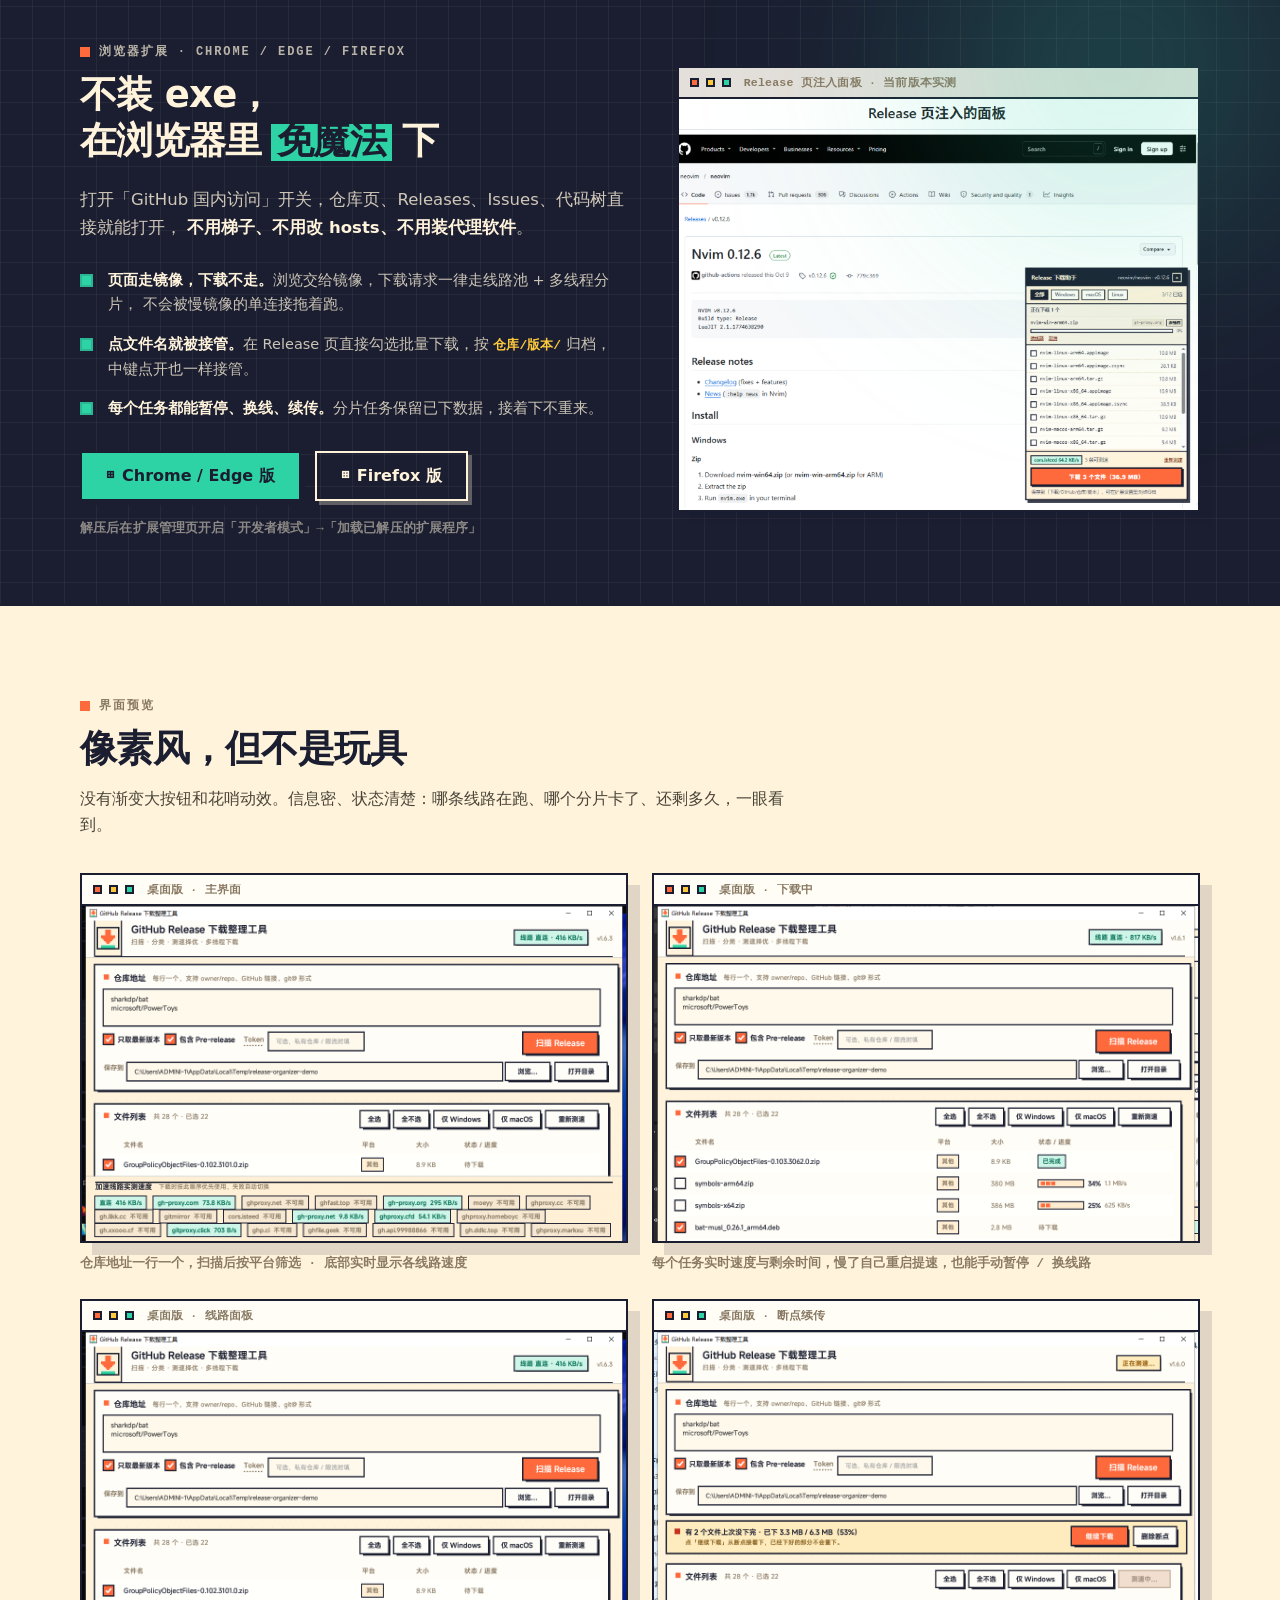
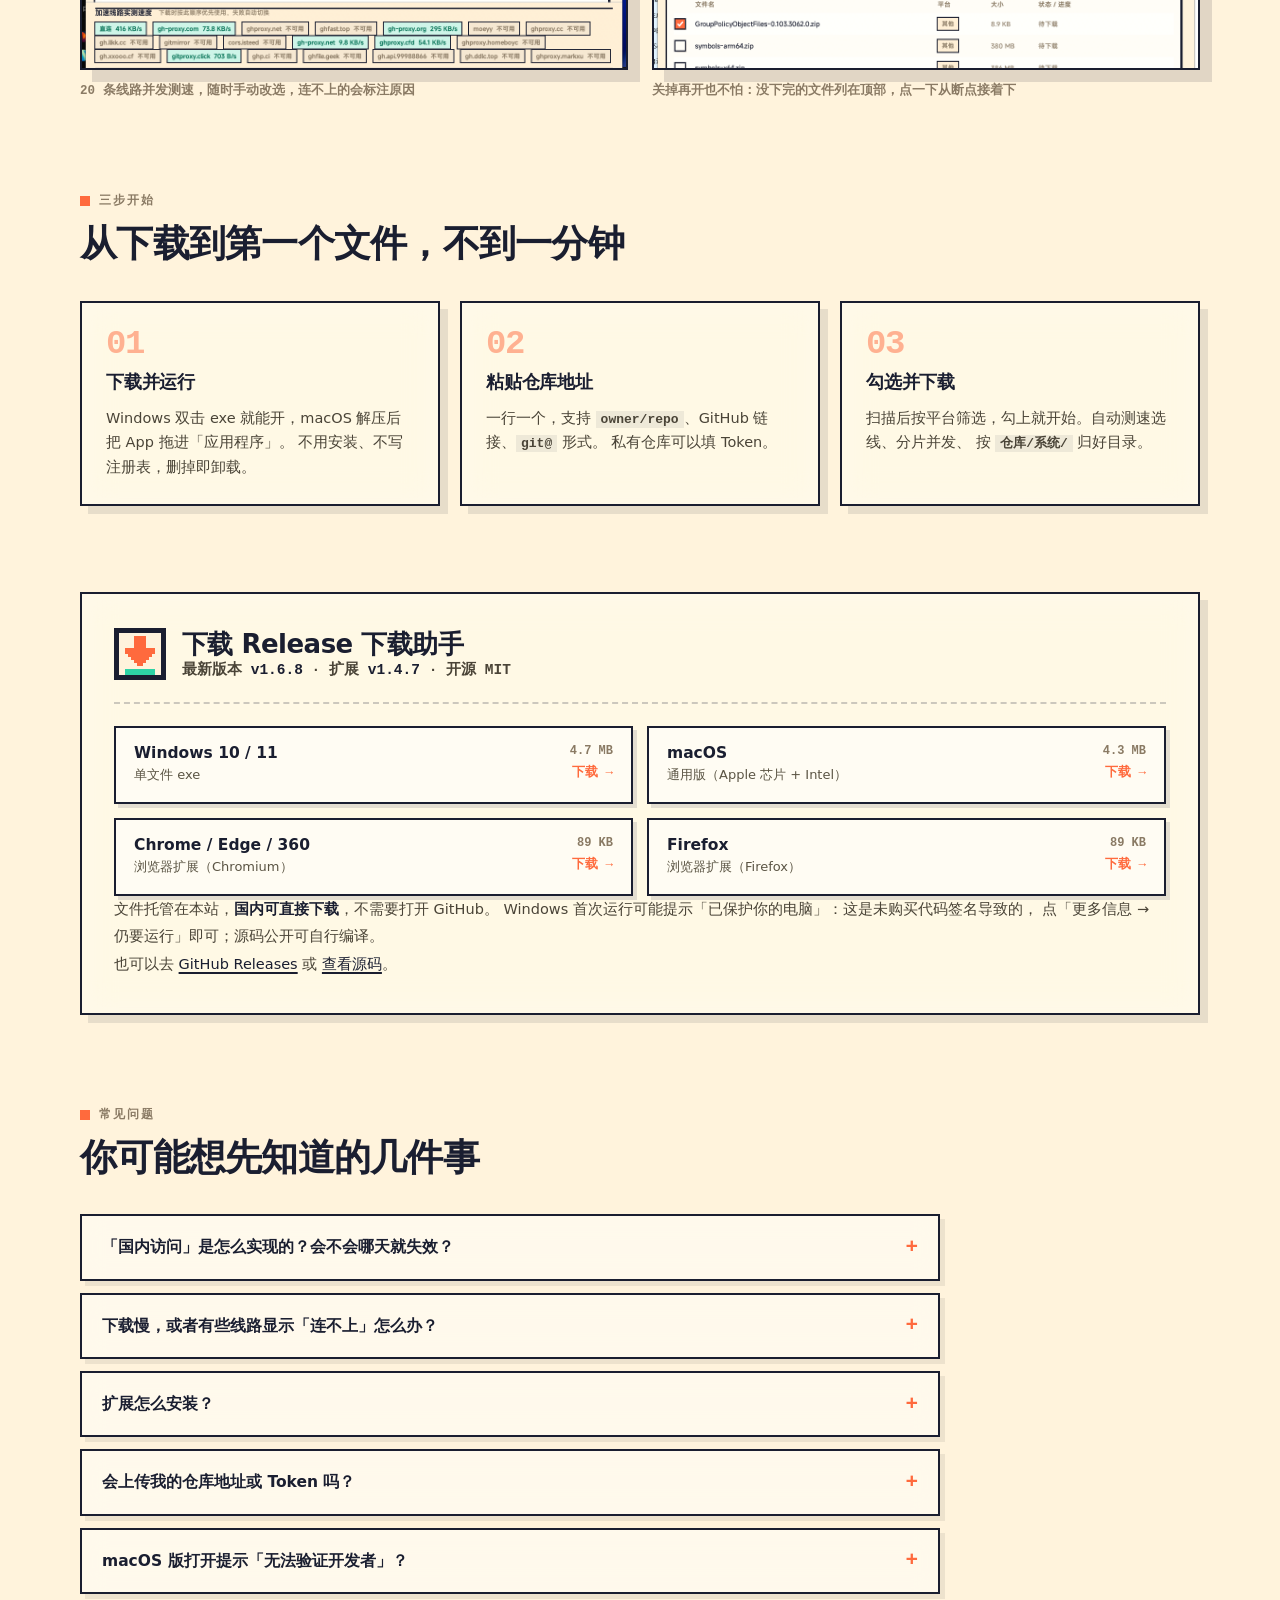
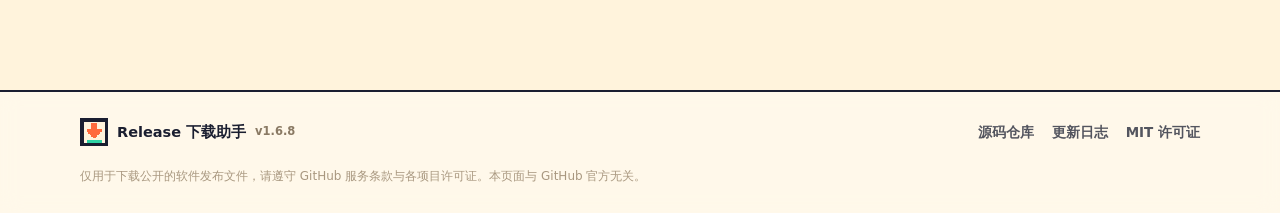
==== commit df5933b7: "site: 官网首页（像素风 + 磨砂玻璃） - 单页：首屏 / 三张能力卡 / 扩展专区 / 界面墙 / 三步 / 下载 / FAQ - 安装包与扩展包一并托管，国内不依赖 github.com 也" ====
--- a/index.html
+++ b/index.html
@@ -68,7 +68,7 @@
         <a class="btn btn-primary btn-lg" href="assets/downloads/GitHub-Release-Downloader-Desktop-v1.6.8.exe" download>
           <span class="bi">↓</span> 下载 Windows 版
         </a>
-        <a class="btn btn-ghost btn-lg" href="assets/downloads/GitHub-Release-Downloader-Ext-v1.4.6-chrome.zip" download>
+        <a class="btn btn-ghost btn-lg" href="assets/downloads/GitHub-Release-Downloader-Ext-v1.4.7-chrome.zip" download>
           <span class="bi">⊞</span> 浏览器扩展
         </a>
         <a class="btn btn-text" href="#ui">看界面 →</a>
@@ -205,10 +205,10 @@
         </ul>
 
         <div class="cta-row reveal">
-          <a class="btn btn-mint btn-lg" href="assets/downloads/GitHub-Release-Downloader-Ext-v1.4.6-chrome.zip" download>
+          <a class="btn btn-mint btn-lg" href="assets/downloads/GitHub-Release-Downloader-Ext-v1.4.7-chrome.zip" download>
             <span class="bi">⊞</span> Chrome / Edge 版
           </a>
-          <a class="btn btn-outline-light btn-lg" href="assets/downloads/GitHub-Release-Downloader-Ext-v1.4.6-firefox.zip" download>
+          <a class="btn btn-outline-light btn-lg" href="assets/downloads/GitHub-Release-Downloader-Ext-v1.4.7-firefox.zip" download>
             <span class="bi">⊞</span> Firefox 版
           </a>
         </div>
@@ -304,7 +304,7 @@
         <img src="assets/icon.png" alt="" width="52" height="52">
         <div>
           <h2>下载 Release 下载助手</h2>
-          <p class="dl-meta">最新版本 <b class="mono">v1.6.8</b> · 扩展 <b class="mono">v1.4.6</b> · 开源 MIT</p>
+          <p class="dl-meta">最新版本 <b class="mono">v1.6.8</b> · 扩展 <b class="mono">v1.4.7</b> · 开源 MIT</p>
         </div>
       </div>
 
@@ -321,13 +321,13 @@
           <span class="dl-size mono">4.3 MB</span>
           <span class="dl-go">下载 →</span>
         </a>
-        <a class="dl-item" href="assets/downloads/GitHub-Release-Downloader-Ext-v1.4.6-chrome.zip" download>
+        <a class="dl-item" href="assets/downloads/GitHub-Release-Downloader-Ext-v1.4.7-chrome.zip" download>
           <span class="dl-os">Chrome / Edge / 360</span>
           <span class="dl-name">浏览器扩展（Chromium）</span>
           <span class="dl-size mono">89 KB</span>
           <span class="dl-go">下载 →</span>
         </a>
-        <a class="dl-item" href="assets/downloads/GitHub-Release-Downloader-Ext-v1.4.6-firefox.zip" download>
+        <a class="dl-item" href="assets/downloads/GitHub-Release-Downloader-Ext-v1.4.7-firefox.zip" download>
           <span class="dl-os">Firefox</span>
           <span class="dl-name">浏览器扩展（Firefox）</span>
           <span class="dl-size mono">89 KB</span>
--- a/style.css
+++ b/style.css
@@ -188,7 +188,7 @@
   box-shadow:5px 5px 0 rgba(26,30,48,.16);
 }
 .f1{top:-54px;left:-6px;transform:rotate(-2.4deg);animation:bob 5.6s ease-in-out infinite}
-.f2{bottom:-26px;right:-24px;transform:rotate(2deg);animation:bob 6.8s ease-in-out infinite reverse}
+.f2{bottom:-30px;left:-26px;transform:rotate(2deg);animation:bob 6.8s ease-in-out infinite reverse}
 @keyframes bob{50%{translate:0 -8px}}
 
 /* ---------- 数据条 ---------- */
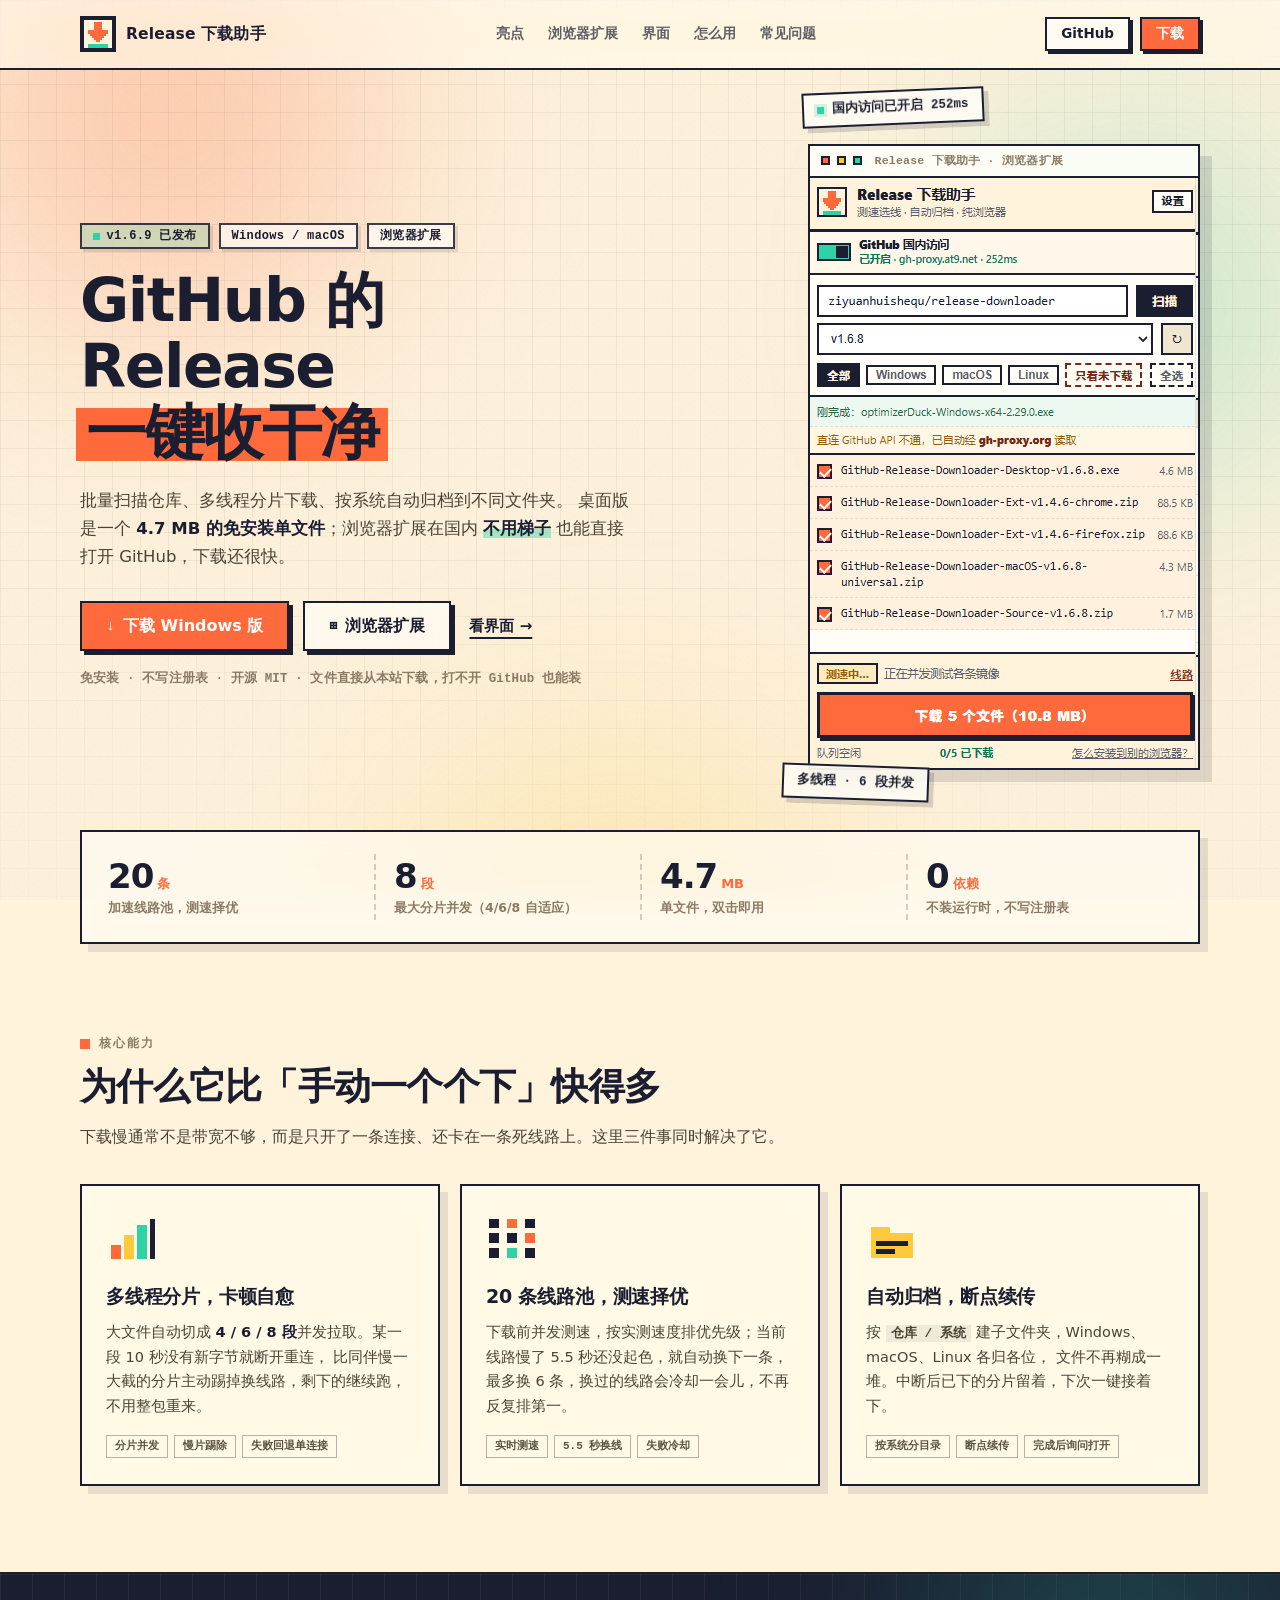
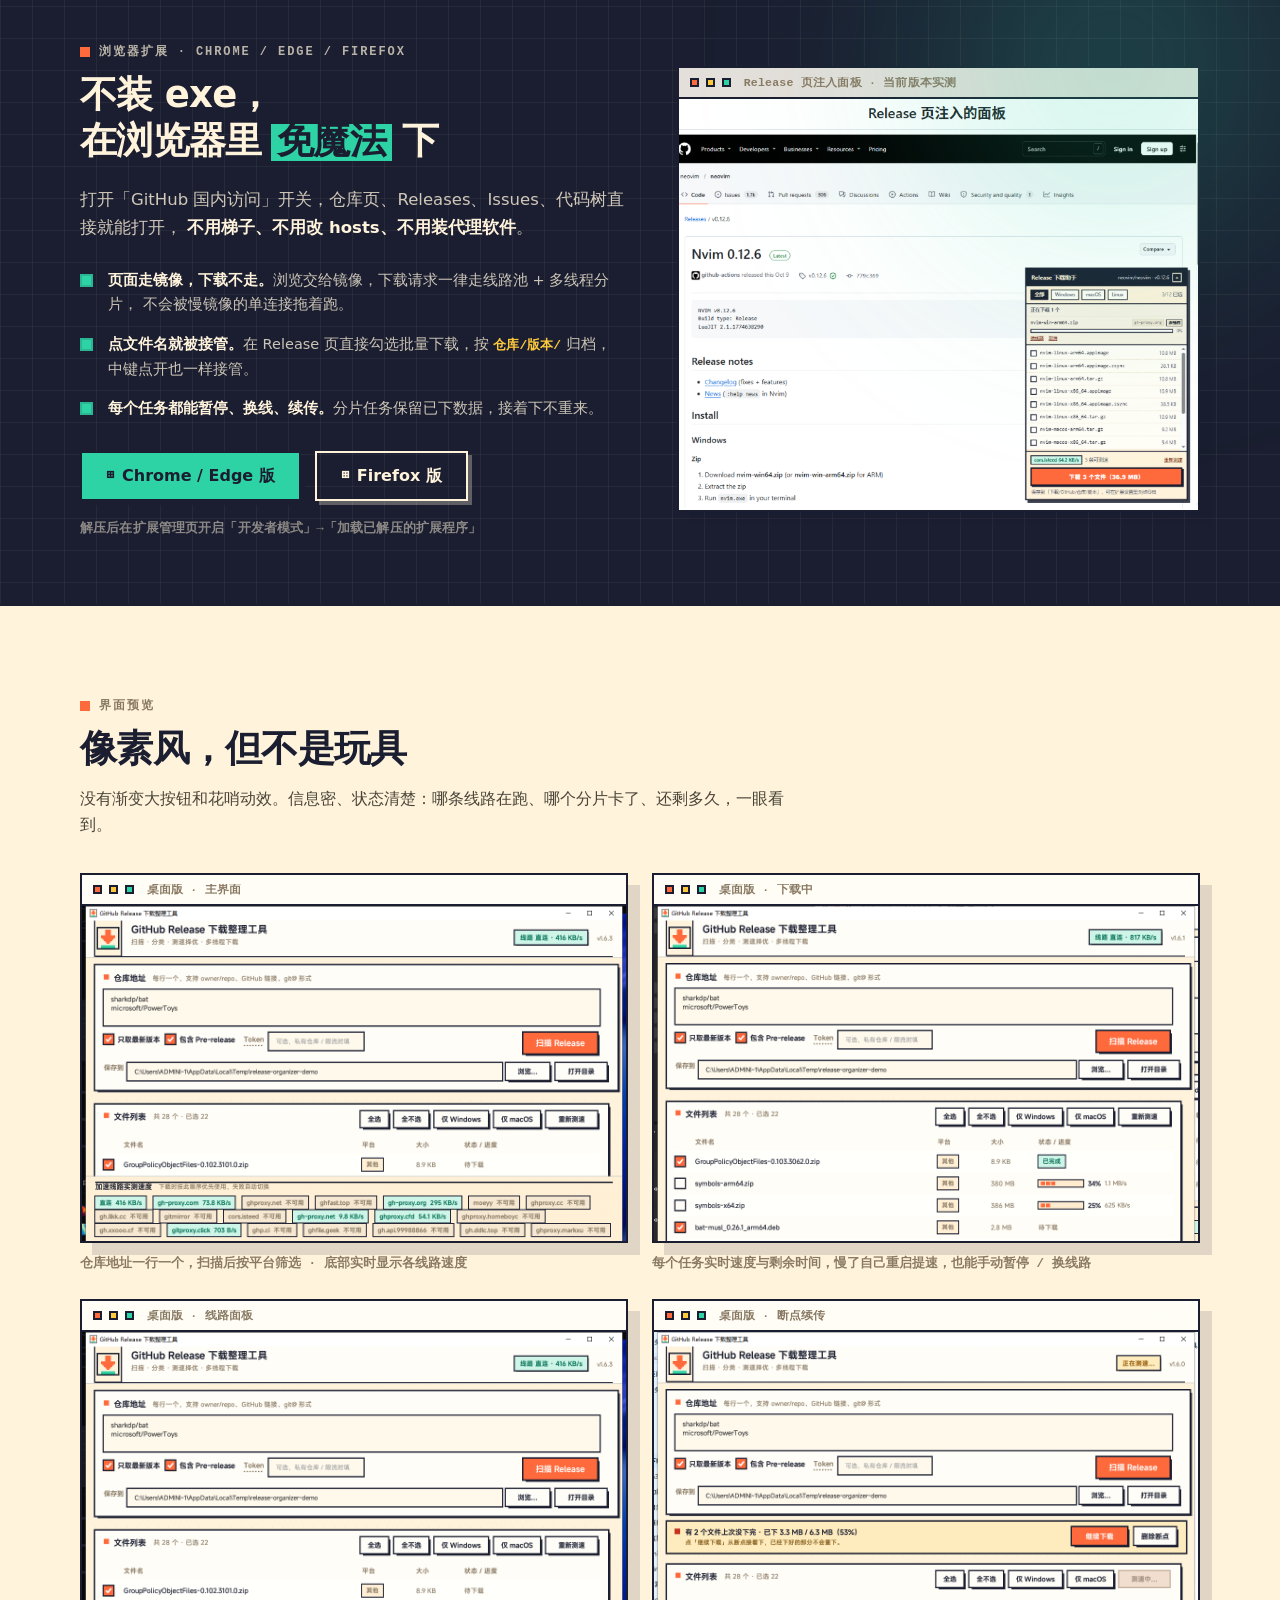
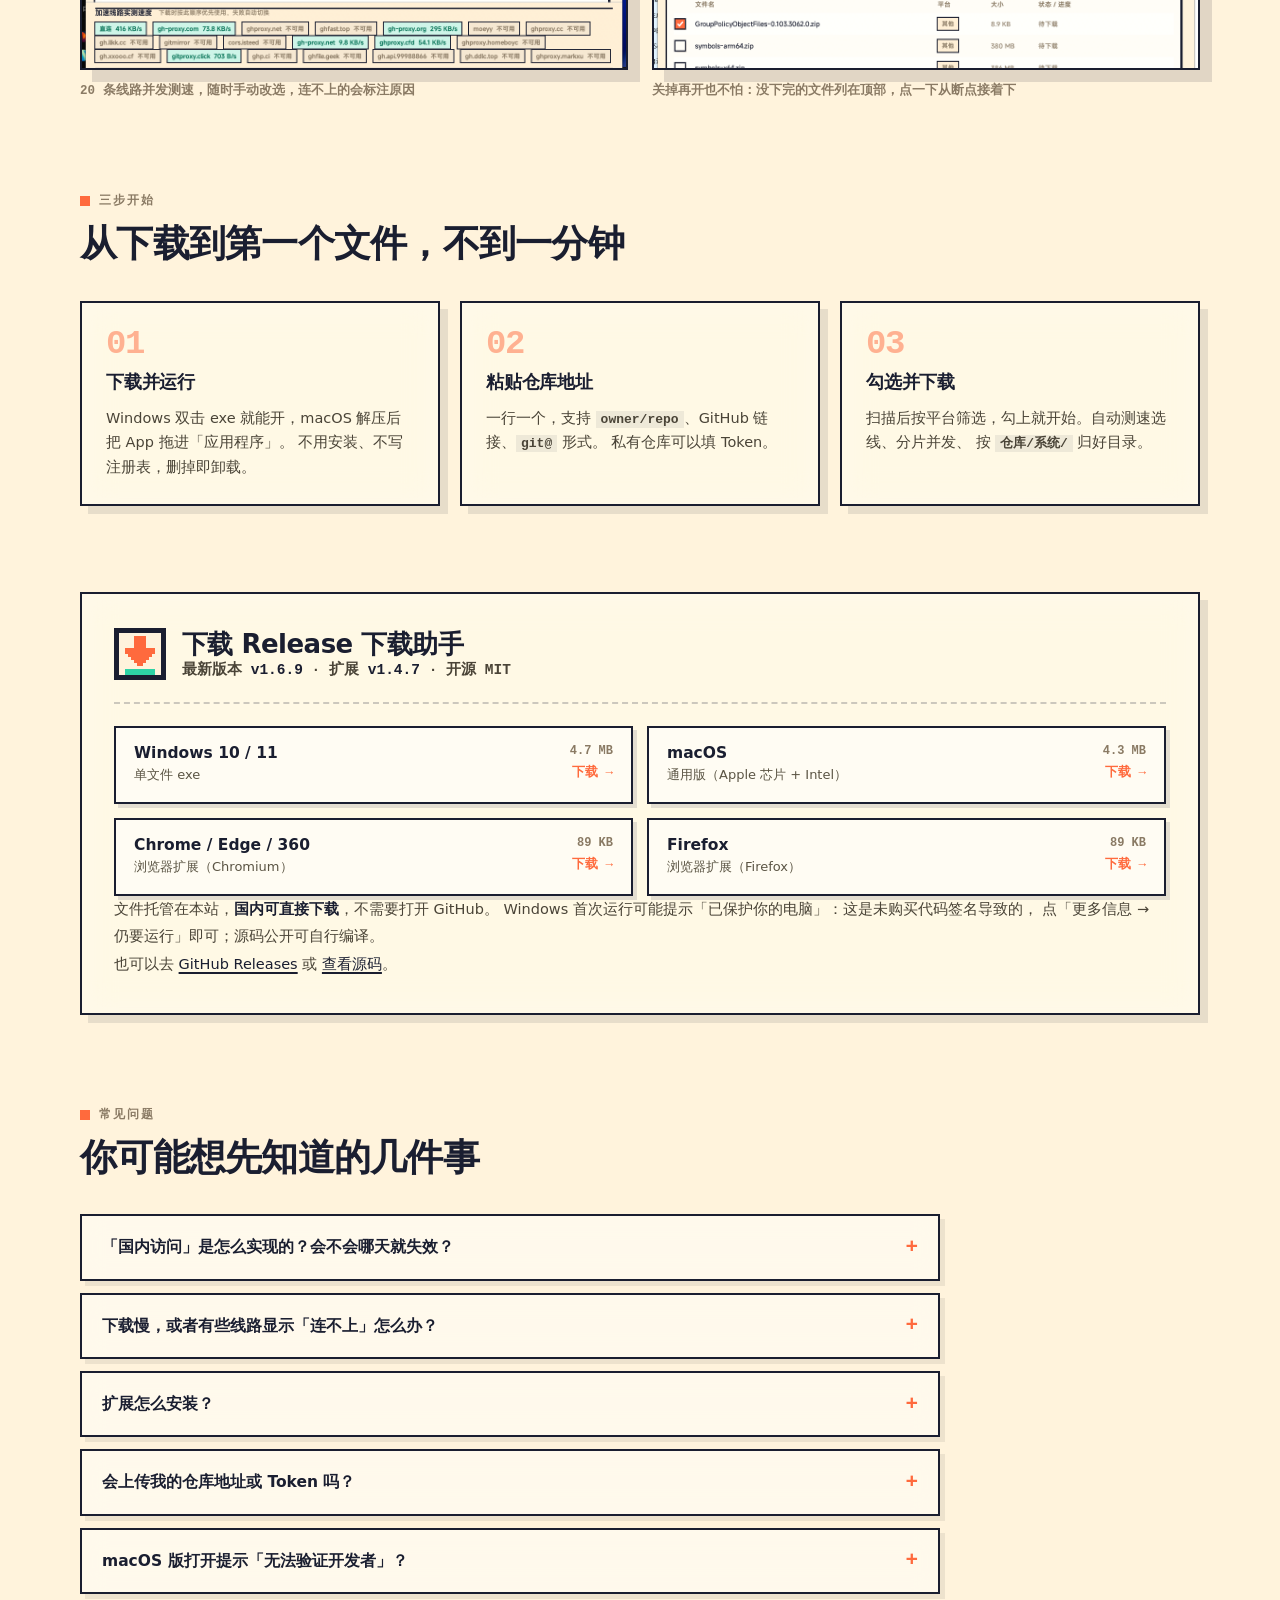
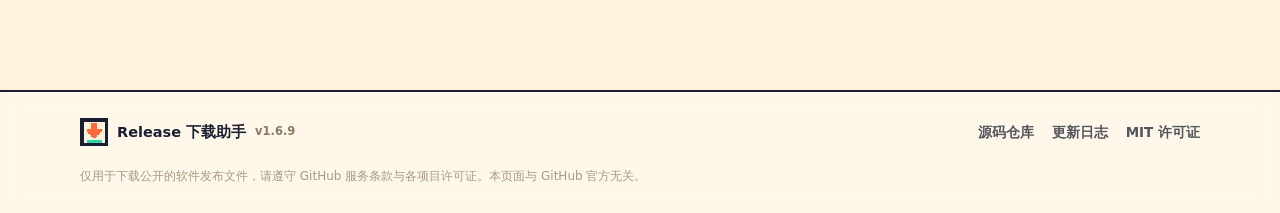
==== commit 4f4ae600: "site: 官网首页（像素风 + 磨砂玻璃） - 单页：首屏 / 三张能力卡 / 扩展专区 / 界面墙 / 三步 / 下载 / FAQ - 安装包与扩展包一并托管，国内不依赖 github.com 也" ====
--- a/index.html
+++ b/index.html
@@ -51,7 +51,7 @@
   <section class="hero wrap" id="top">
     <div class="hero-l">
       <p class="chip-row reveal">
-        <span class="chip chip-mint"><i class="dot"></i>v1.6.8 已发布</span>
+        <span class="chip chip-mint"><i class="dot"></i>v1.6.9 已发布</span>
         <span class="chip">Windows / macOS</span>
         <span class="chip">浏览器扩展</span>
       </p>
@@ -65,7 +65,7 @@
       </p>
 
       <div class="cta-row reveal">
-        <a class="btn btn-primary btn-lg" href="assets/downloads/GitHub-Release-Downloader-Desktop-v1.6.8.exe" download>
+        <a class="btn btn-primary btn-lg" href="assets/downloads/GitHub-Release-Downloader-Desktop-v1.6.9.exe" download>
           <span class="bi">↓</span> 下载 Windows 版
         </a>
         <a class="btn btn-ghost btn-lg" href="assets/downloads/GitHub-Release-Downloader-Ext-v1.4.7-chrome.zip" download>
@@ -304,18 +304,18 @@
         <img src="assets/icon.png" alt="" width="52" height="52">
         <div>
           <h2>下载 Release 下载助手</h2>
-          <p class="dl-meta">最新版本 <b class="mono">v1.6.8</b> · 扩展 <b class="mono">v1.4.7</b> · 开源 MIT</p>
+          <p class="dl-meta">最新版本 <b class="mono">v1.6.9</b> · 扩展 <b class="mono">v1.4.7</b> · 开源 MIT</p>
         </div>
       </div>
 
       <div class="dl-grid">
-        <a class="dl-item" href="assets/downloads/GitHub-Release-Downloader-Desktop-v1.6.8.exe" download>
+        <a class="dl-item" href="assets/downloads/GitHub-Release-Downloader-Desktop-v1.6.9.exe" download>
           <span class="dl-os">Windows 10 / 11</span>
           <span class="dl-name">单文件 exe</span>
           <span class="dl-size mono">4.7 MB</span>
           <span class="dl-go">下载 →</span>
         </a>
-        <a class="dl-item" href="assets/downloads/GitHub-Release-Downloader-macOS-v1.6.8-universal.zip" download>
+        <a class="dl-item" href="assets/downloads/GitHub-Release-Downloader-macOS-v1.6.9-universal.zip" download>
           <span class="dl-os">macOS</span>
           <span class="dl-name">通用版（Apple 芯片 + Intel）</span>
           <span class="dl-size mono">4.3 MB</span>
@@ -396,7 +396,7 @@
     <div class="foot-brand">
       <img src="assets/icon.png" alt="" width="28" height="28">
       <span>Release 下载助手</span>
-      <span class="mono foot-ver">v1.6.8</span>
+      <span class="mono foot-ver">v1.6.9</span>
     </div>
     <nav class="foot-links" aria-label="页脚导航">
       <a href="https://github.com/ziyuanhuishequ/release-downloader" target="_blank" rel="noopener">源码仓库</a>
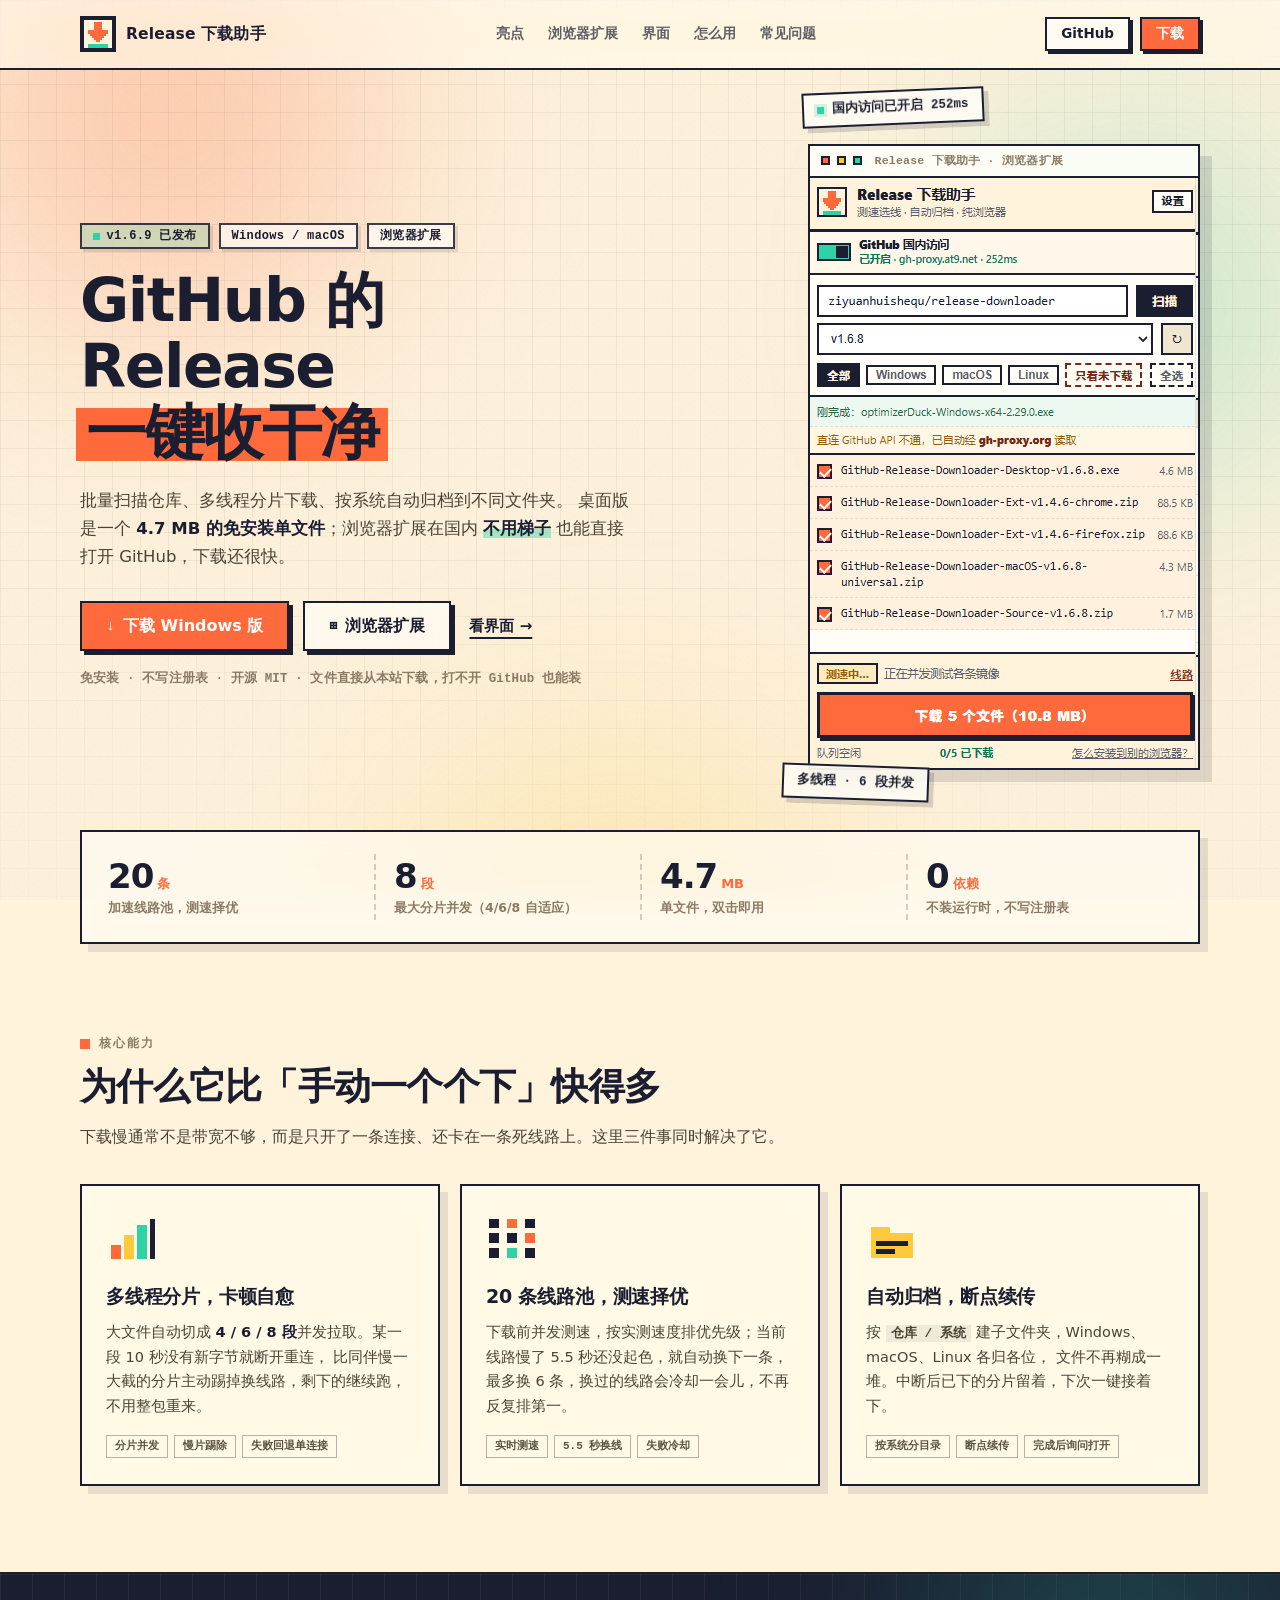
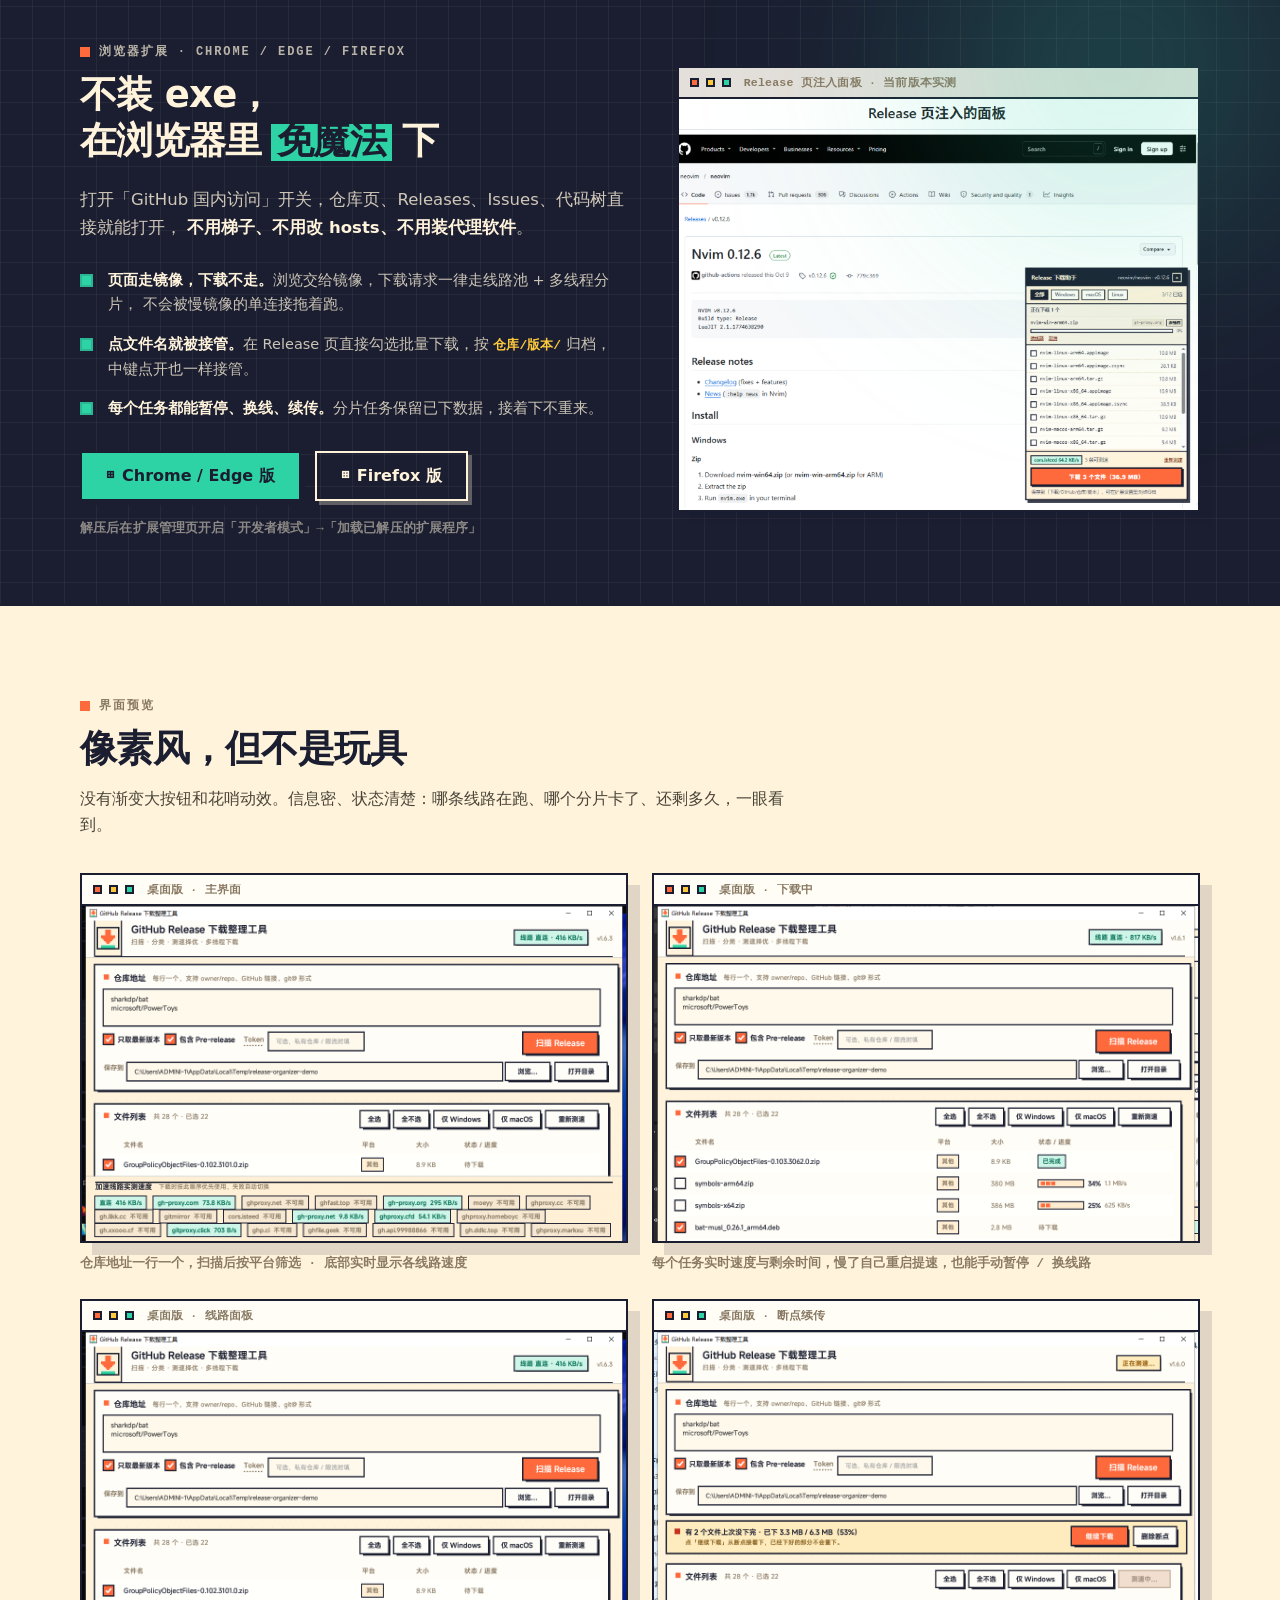
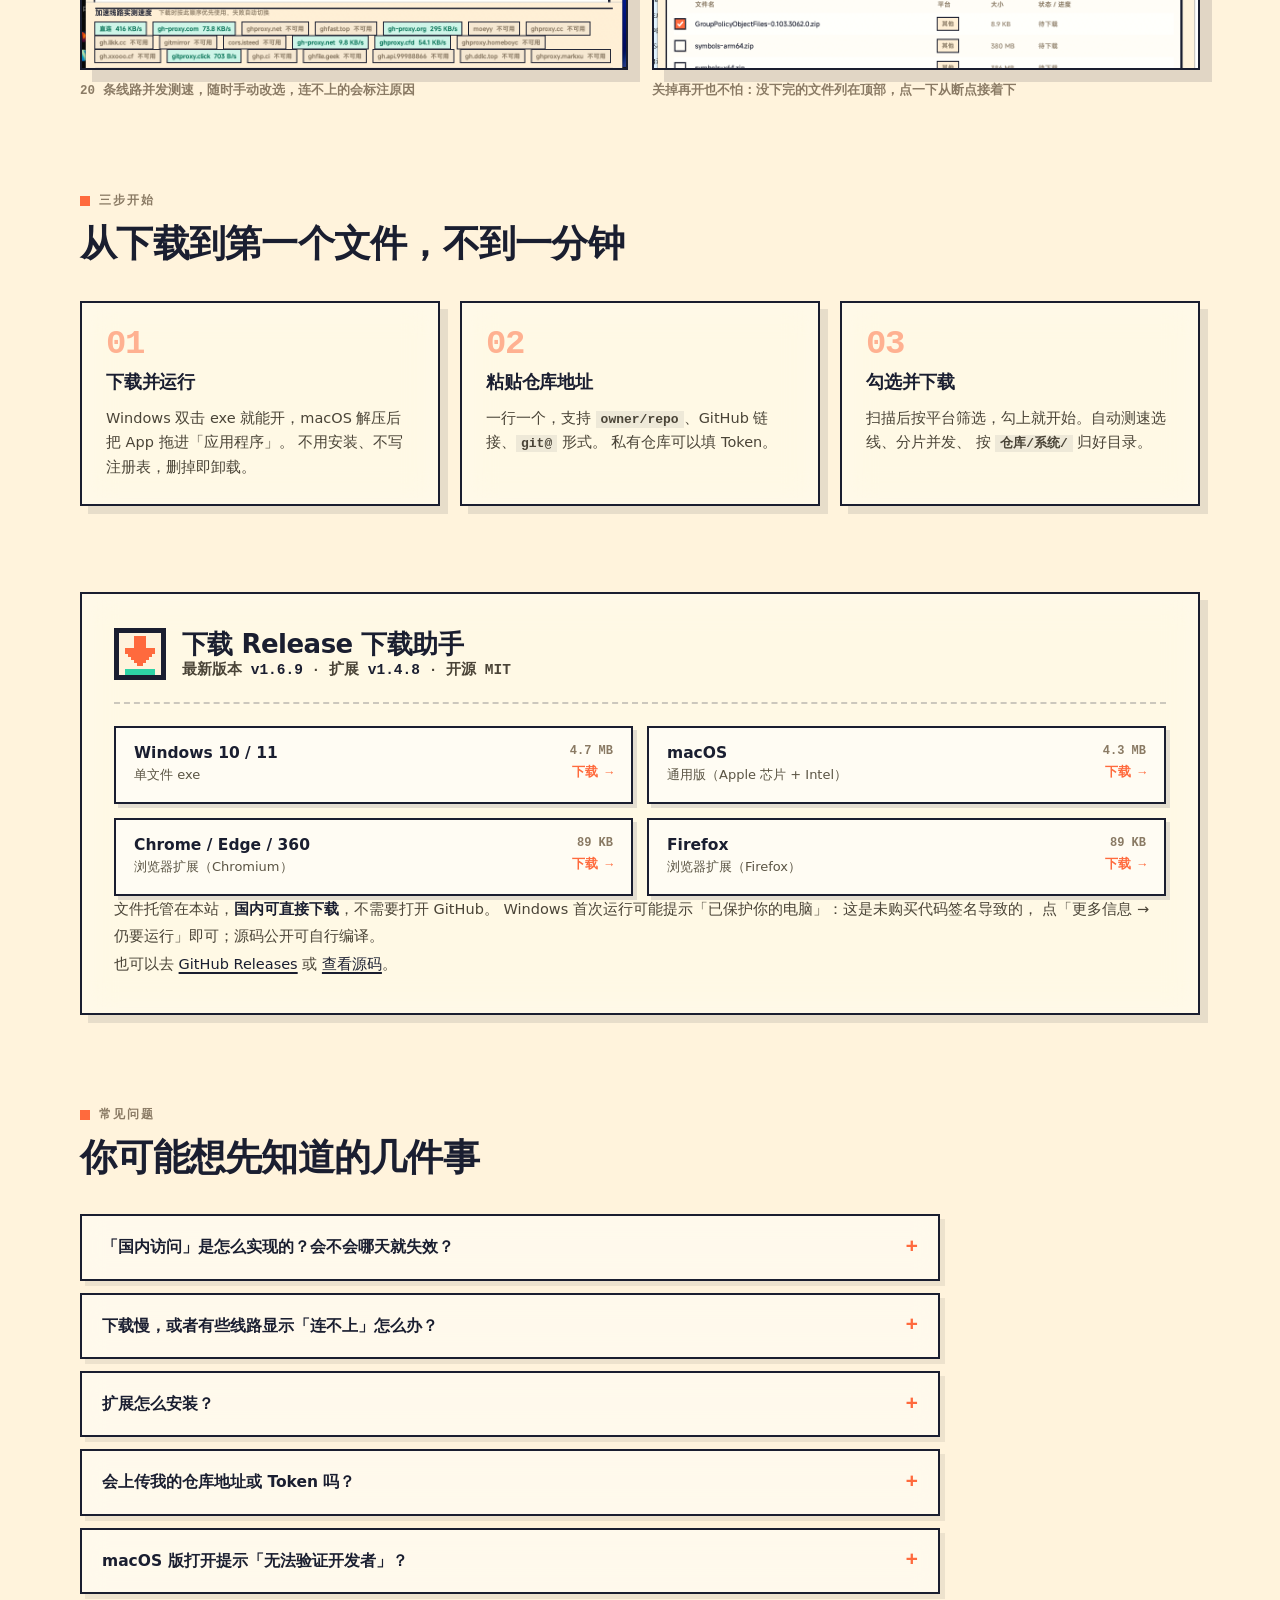
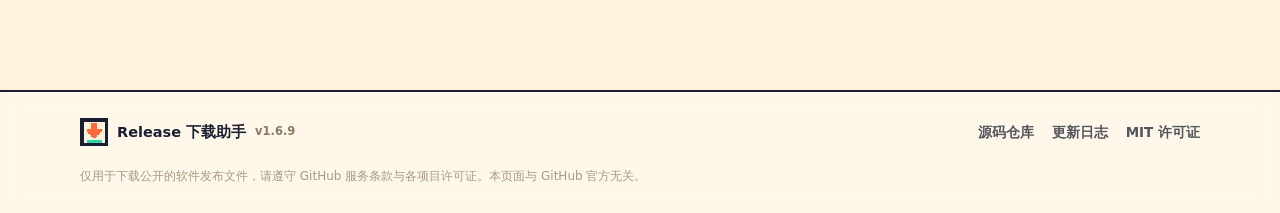
==== commit 21672864: "site: 官网首页（像素风 + 磨砂玻璃） - 单页：首屏 / 三张能力卡 / 扩展专区 / 界面墙 / 三步 / 下载 / FAQ - 安装包与扩展包一并托管，国内不依赖 github.com 也" ====
--- a/index.html
+++ b/index.html
@@ -68,7 +68,7 @@
         <a class="btn btn-primary btn-lg" href="assets/downloads/GitHub-Release-Downloader-Desktop-v1.6.9.exe" download>
           <span class="bi">↓</span> 下载 Windows 版
         </a>
-        <a class="btn btn-ghost btn-lg" href="assets/downloads/GitHub-Release-Downloader-Ext-v1.4.7-chrome.zip" download>
+        <a class="btn btn-ghost btn-lg" href="assets/downloads/GitHub-Release-Downloader-Ext-v1.4.8-chrome.zip" download>
           <span class="bi">⊞</span> 浏览器扩展
         </a>
         <a class="btn btn-text" href="#ui">看界面 →</a>
@@ -205,10 +205,10 @@
         </ul>
 
         <div class="cta-row reveal">
-          <a class="btn btn-mint btn-lg" href="assets/downloads/GitHub-Release-Downloader-Ext-v1.4.7-chrome.zip" download>
+          <a class="btn btn-mint btn-lg" href="assets/downloads/GitHub-Release-Downloader-Ext-v1.4.8-chrome.zip" download>
             <span class="bi">⊞</span> Chrome / Edge 版
           </a>
-          <a class="btn btn-outline-light btn-lg" href="assets/downloads/GitHub-Release-Downloader-Ext-v1.4.7-firefox.zip" download>
+          <a class="btn btn-outline-light btn-lg" href="assets/downloads/GitHub-Release-Downloader-Ext-v1.4.8-firefox.zip" download>
             <span class="bi">⊞</span> Firefox 版
           </a>
         </div>
@@ -304,7 +304,7 @@
         <img src="assets/icon.png" alt="" width="52" height="52">
         <div>
           <h2>下载 Release 下载助手</h2>
-          <p class="dl-meta">最新版本 <b class="mono">v1.6.9</b> · 扩展 <b class="mono">v1.4.7</b> · 开源 MIT</p>
+          <p class="dl-meta">最新版本 <b class="mono">v1.6.9</b> · 扩展 <b class="mono">v1.4.8</b> · 开源 MIT</p>
         </div>
       </div>
 
@@ -321,13 +321,13 @@
           <span class="dl-size mono">4.3 MB</span>
           <span class="dl-go">下载 →</span>
         </a>
-        <a class="dl-item" href="assets/downloads/GitHub-Release-Downloader-Ext-v1.4.7-chrome.zip" download>
+        <a class="dl-item" href="assets/downloads/GitHub-Release-Downloader-Ext-v1.4.8-chrome.zip" download>
           <span class="dl-os">Chrome / Edge / 360</span>
           <span class="dl-name">浏览器扩展（Chromium）</span>
           <span class="dl-size mono">89 KB</span>
           <span class="dl-go">下载 →</span>
         </a>
-        <a class="dl-item" href="assets/downloads/GitHub-Release-Downloader-Ext-v1.4.7-firefox.zip" download>
+        <a class="dl-item" href="assets/downloads/GitHub-Release-Downloader-Ext-v1.4.8-firefox.zip" download>
           <span class="dl-os">Firefox</span>
           <span class="dl-name">浏览器扩展（Firefox）</span>
           <span class="dl-size mono">89 KB</span>
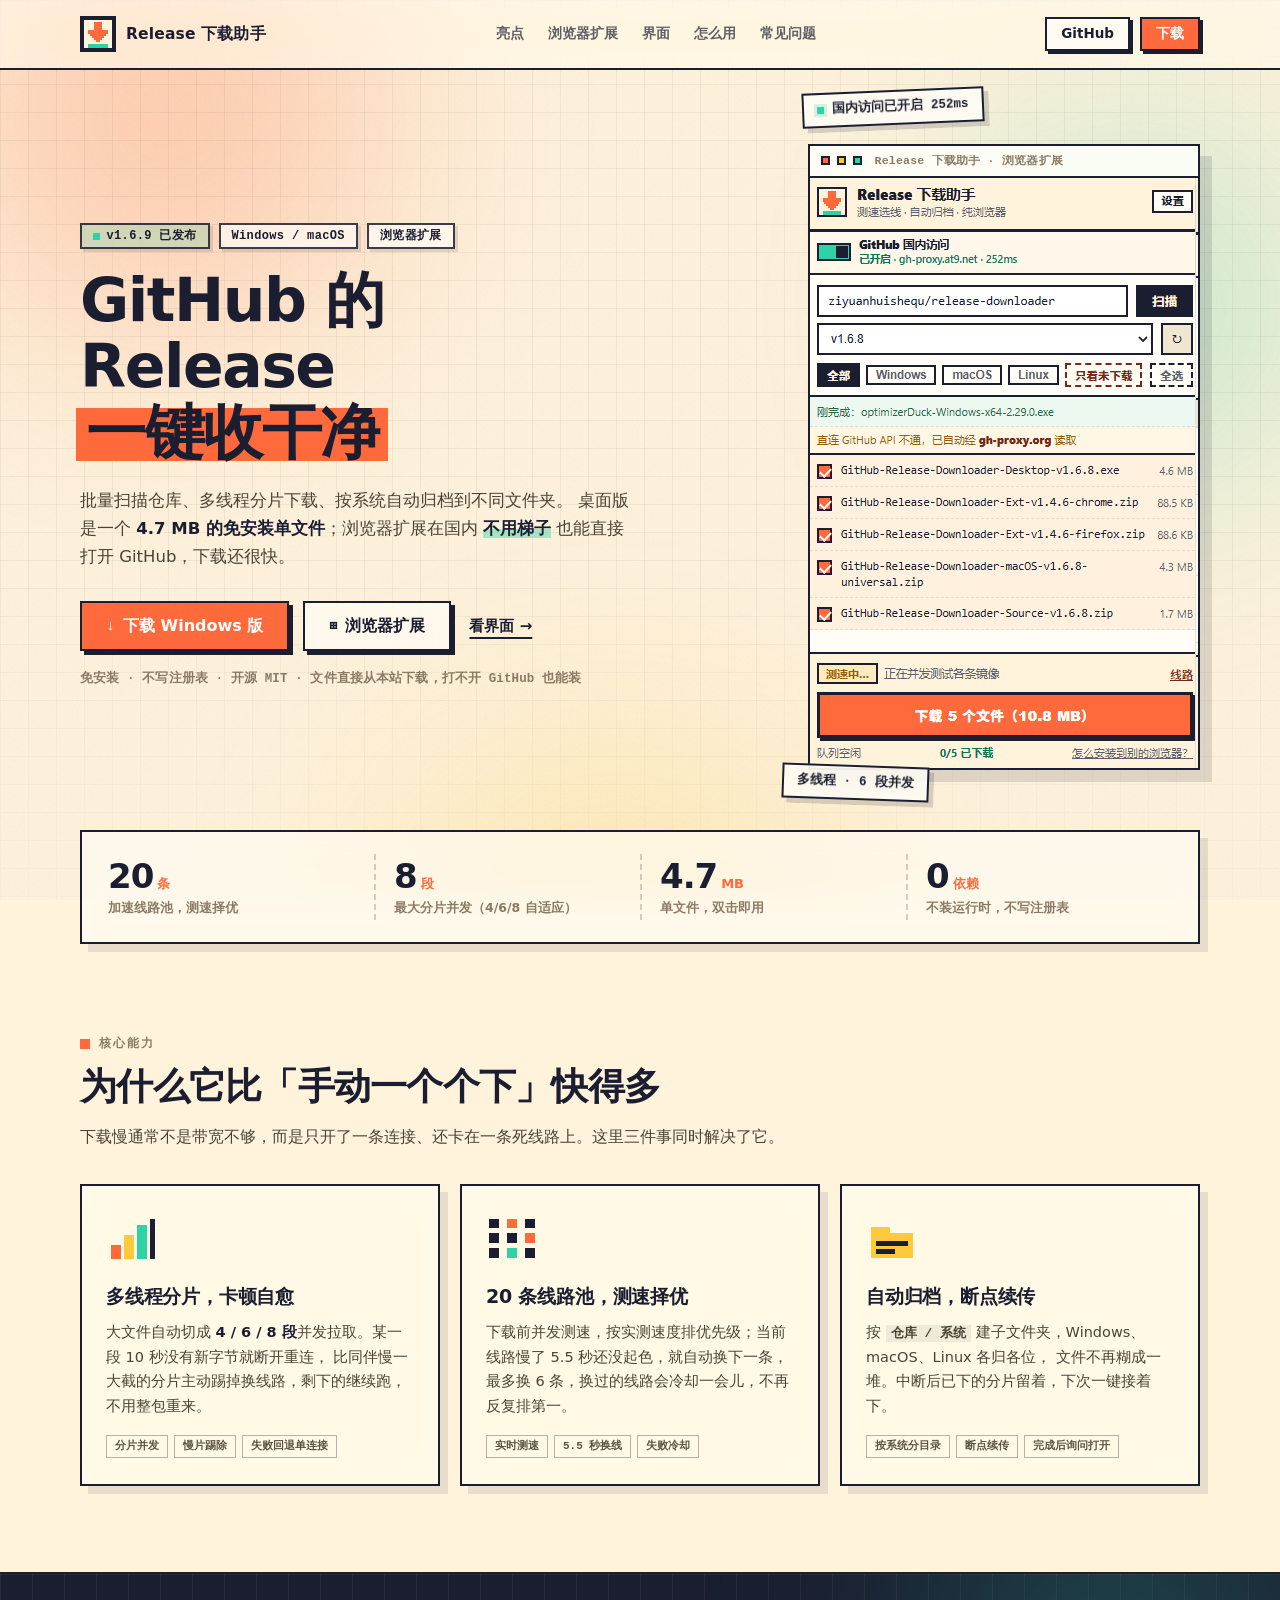
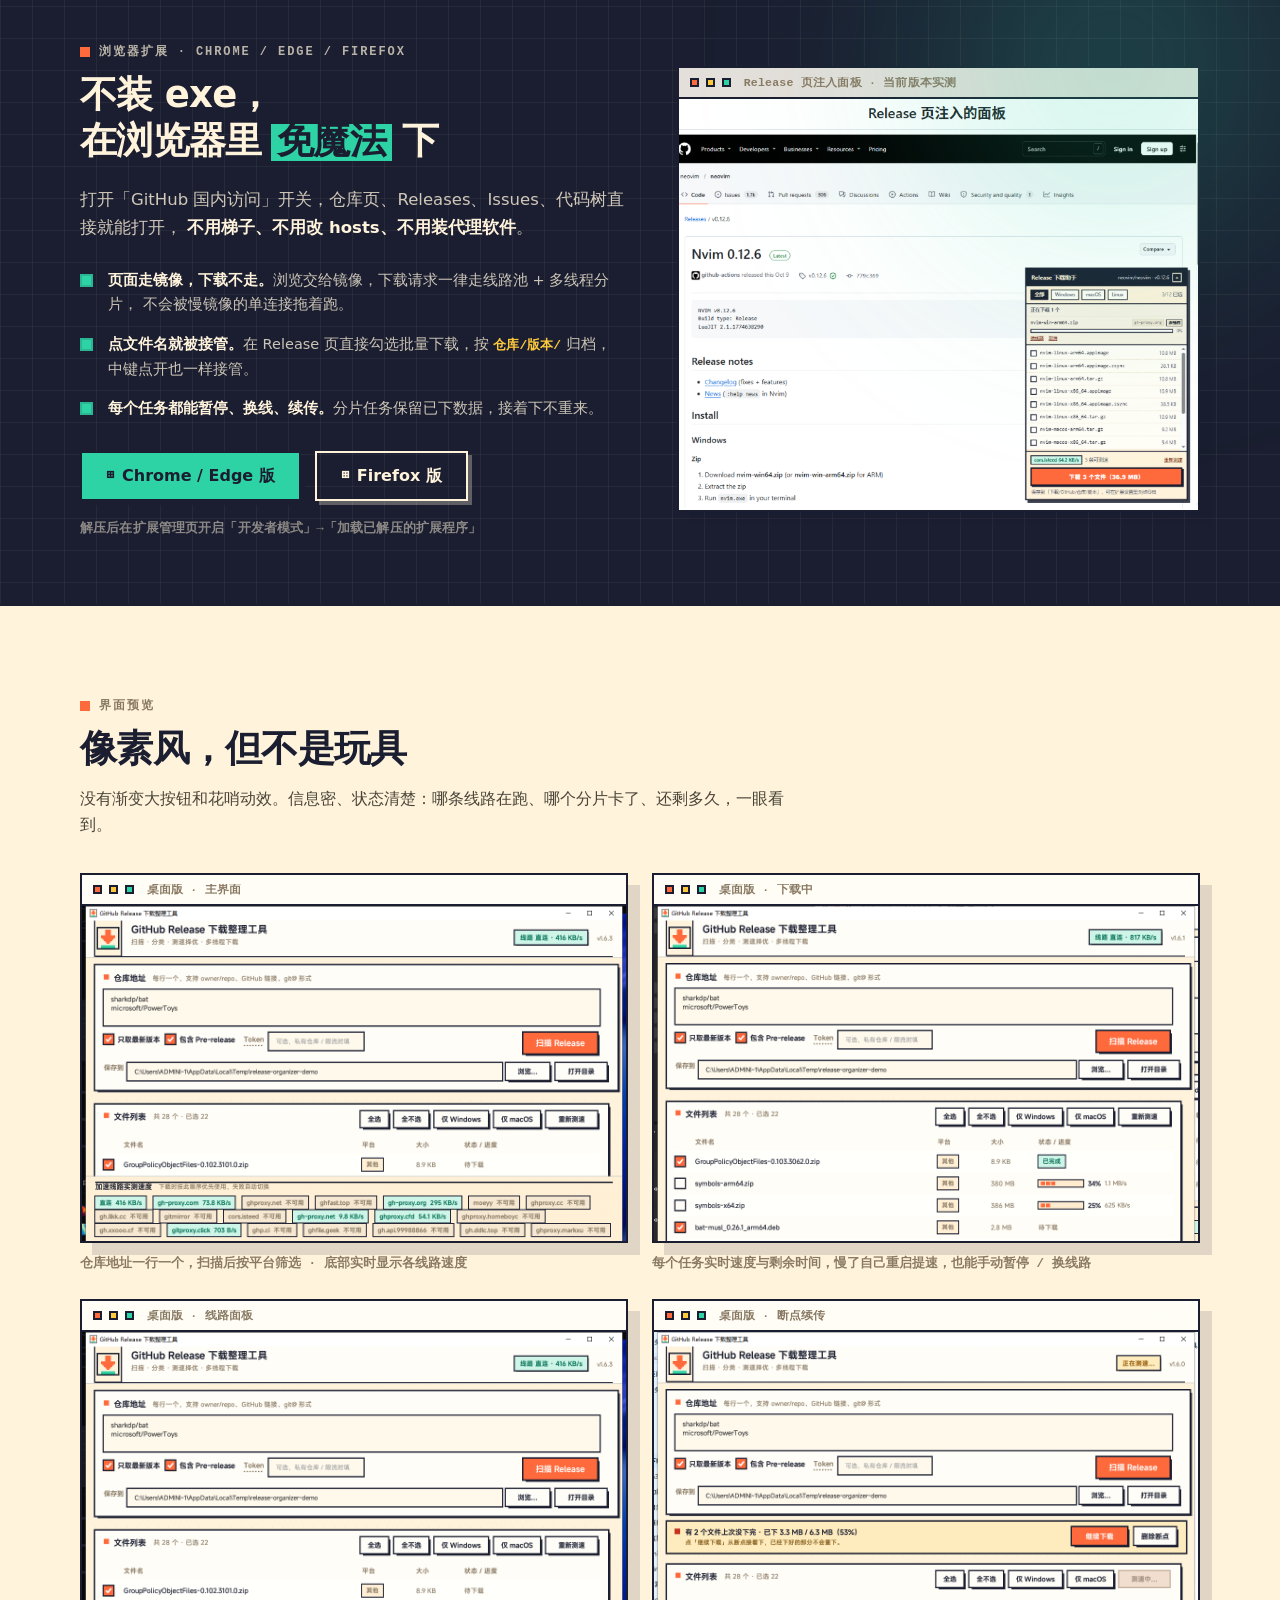
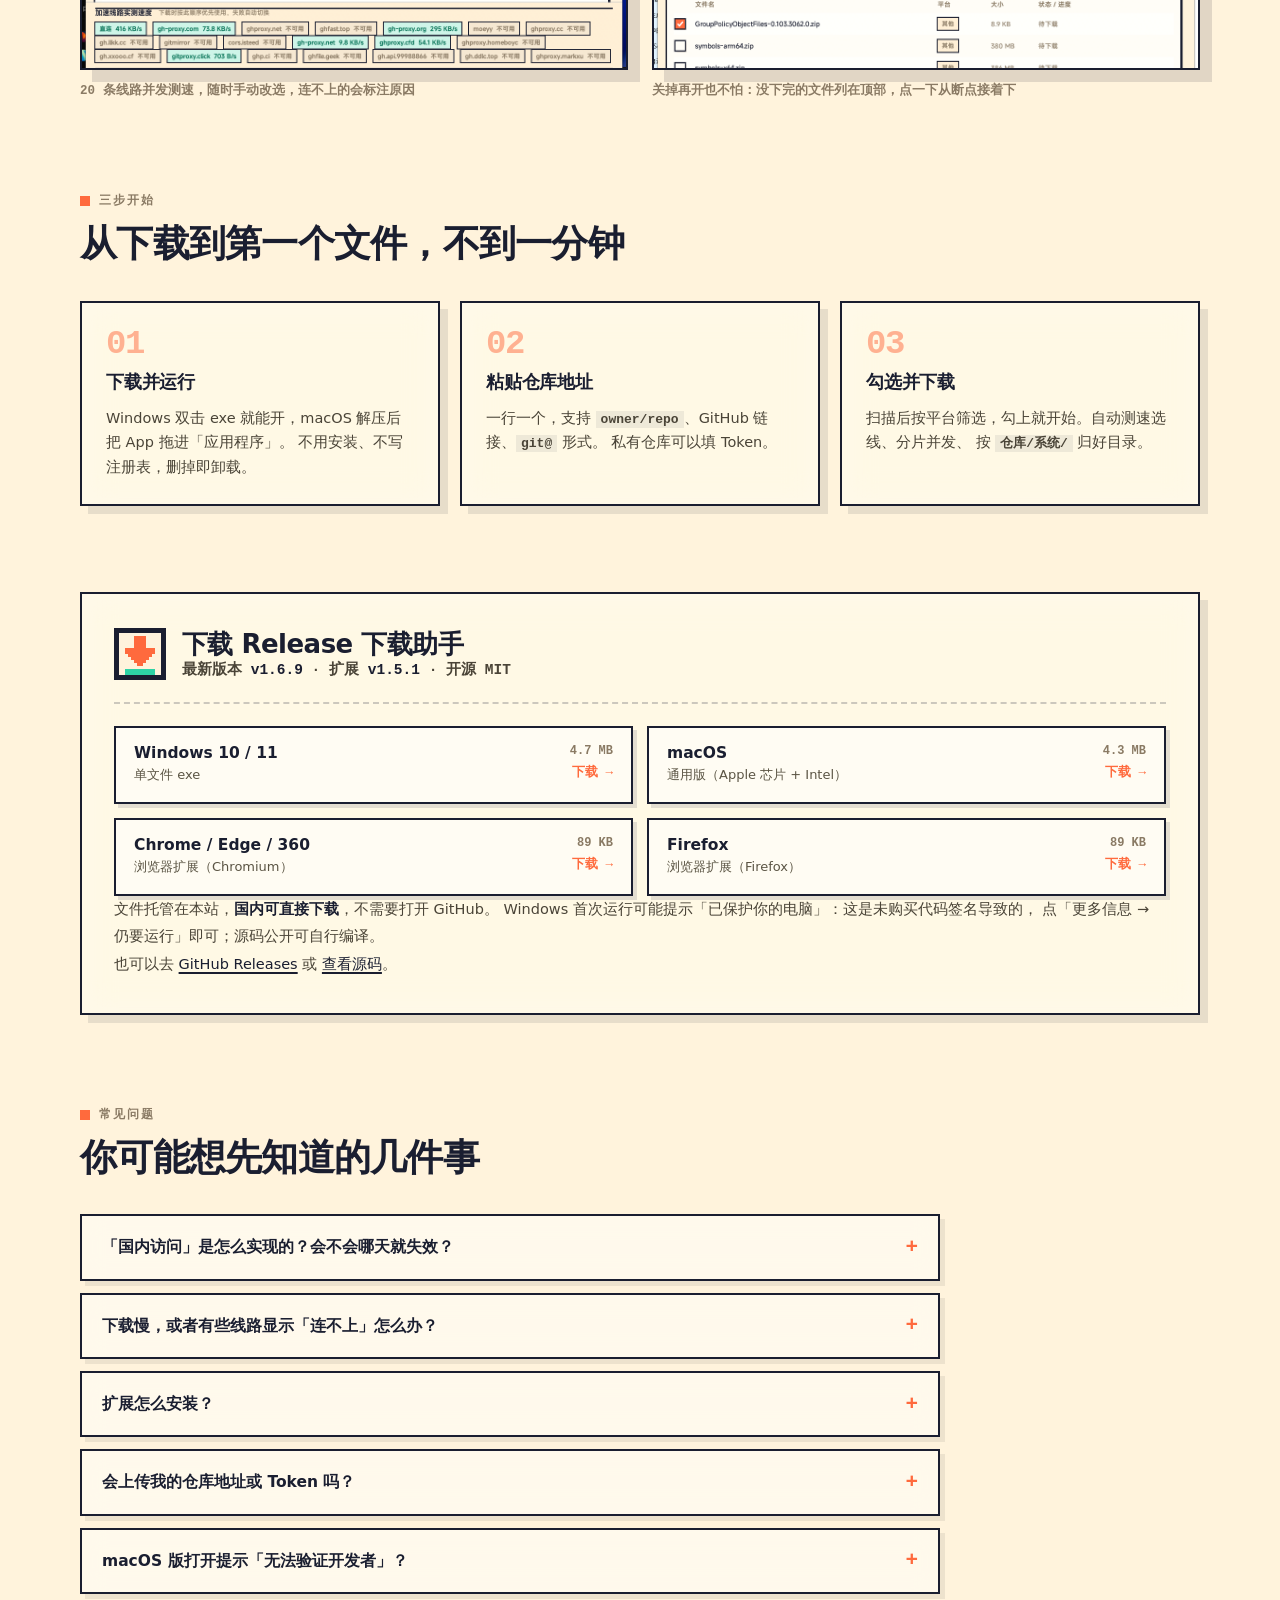
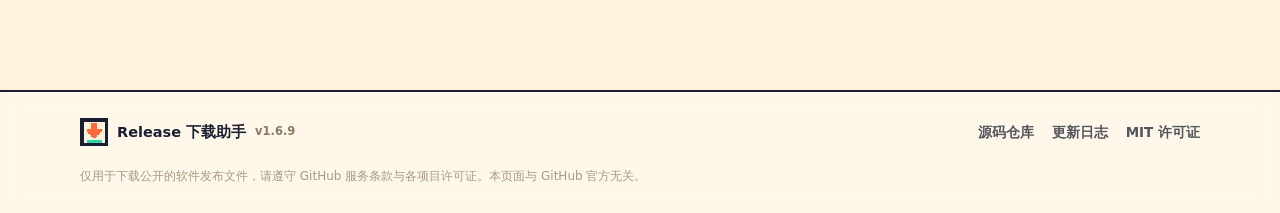
==== commit 24c9cae2: "site: 官网首页（像素风 + 磨砂玻璃） - 单页：首屏 / 三张能力卡 / 扩展专区 / 界面墙 / 三步 / 下载 / FAQ - 安装包与扩展包一并托管，国内不依赖 github.com 也" ====
--- a/index.html
+++ b/index.html
@@ -68,7 +68,7 @@
         <a class="btn btn-primary btn-lg" href="assets/downloads/GitHub-Release-Downloader-Desktop-v1.6.9.exe" download>
           <span class="bi">↓</span> 下载 Windows 版
         </a>
-        <a class="btn btn-ghost btn-lg" href="assets/downloads/GitHub-Release-Downloader-Ext-v1.4.8-chrome.zip" download>
+        <a class="btn btn-ghost btn-lg" href="assets/downloads/GitHub-Release-Downloader-Ext-v1.5.1-chrome.zip" download>
           <span class="bi">⊞</span> 浏览器扩展
         </a>
         <a class="btn btn-text" href="#ui">看界面 →</a>
@@ -205,10 +205,10 @@
         </ul>
 
         <div class="cta-row reveal">
-          <a class="btn btn-mint btn-lg" href="assets/downloads/GitHub-Release-Downloader-Ext-v1.4.8-chrome.zip" download>
+          <a class="btn btn-mint btn-lg" href="assets/downloads/GitHub-Release-Downloader-Ext-v1.5.1-chrome.zip" download>
             <span class="bi">⊞</span> Chrome / Edge 版
           </a>
-          <a class="btn btn-outline-light btn-lg" href="assets/downloads/GitHub-Release-Downloader-Ext-v1.4.8-firefox.zip" download>
+          <a class="btn btn-outline-light btn-lg" href="assets/downloads/GitHub-Release-Downloader-Ext-v1.5.1-firefox.zip" download>
             <span class="bi">⊞</span> Firefox 版
           </a>
         </div>
@@ -304,7 +304,7 @@
         <img src="assets/icon.png" alt="" width="52" height="52">
         <div>
           <h2>下载 Release 下载助手</h2>
-          <p class="dl-meta">最新版本 <b class="mono">v1.6.9</b> · 扩展 <b class="mono">v1.4.8</b> · 开源 MIT</p>
+          <p class="dl-meta">最新版本 <b class="mono">v1.6.9</b> · 扩展 <b class="mono">v1.5.1</b> · 开源 MIT</p>
         </div>
       </div>
 
@@ -321,13 +321,13 @@
           <span class="dl-size mono">4.3 MB</span>
           <span class="dl-go">下载 →</span>
         </a>
-        <a class="dl-item" href="assets/downloads/GitHub-Release-Downloader-Ext-v1.4.8-chrome.zip" download>
+        <a class="dl-item" href="assets/downloads/GitHub-Release-Downloader-Ext-v1.5.1-chrome.zip" download>
           <span class="dl-os">Chrome / Edge / 360</span>
           <span class="dl-name">浏览器扩展（Chromium）</span>
           <span class="dl-size mono">89 KB</span>
           <span class="dl-go">下载 →</span>
         </a>
-        <a class="dl-item" href="assets/downloads/GitHub-Release-Downloader-Ext-v1.4.8-firefox.zip" download>
+        <a class="dl-item" href="assets/downloads/GitHub-Release-Downloader-Ext-v1.5.1-firefox.zip" download>
           <span class="dl-os">Firefox</span>
           <span class="dl-name">浏览器扩展（Firefox）</span>
           <span class="dl-size mono">89 KB</span>
